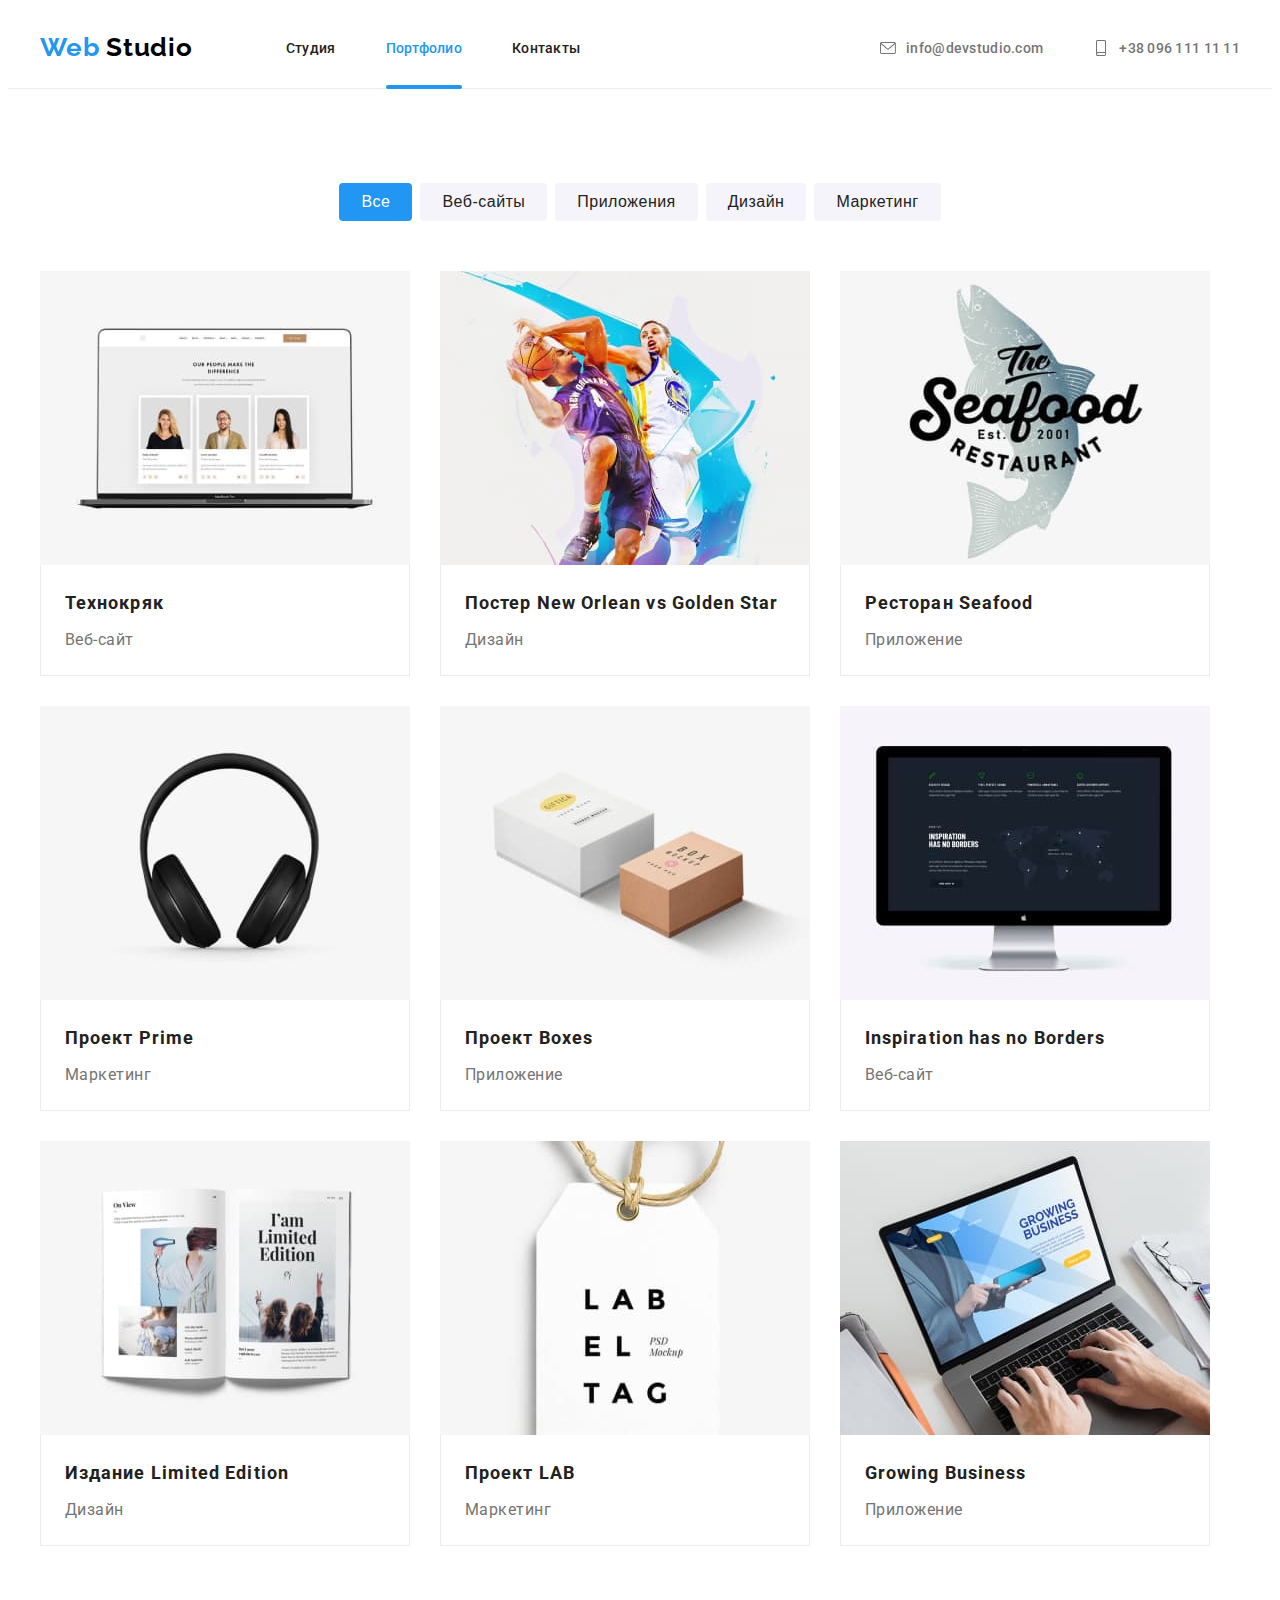
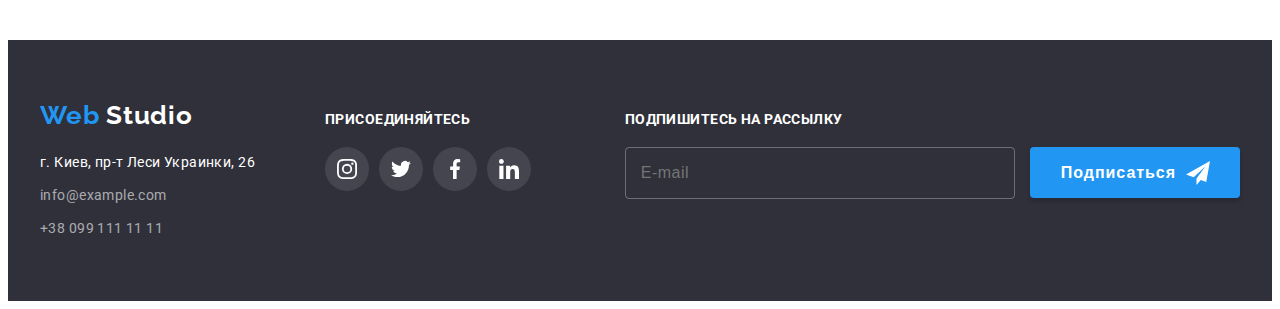
==== portfolio.html @ 8574497f "Copy dz6" ====
<!DOCTYPE html>
<html lang="ru">
  <head>
    <meta charset="UTF-8" />
    <meta http-equiv="X-UA-Compatible" content="IE=edge" />
    <meta name="viewport" content="width=device-width, initial-scale=1.0" />
    <title>WebStudio</title>
    <link
      rel="stylesheet"
      href="https://cdnjs.cloudflare.com/ajax/libs/modern-normalize/1.0.0/modern-normalize.min.css"
      integrity="sha512-ISS7cAi1PEhQ8jnbJpJZMd29NlhNj4AWYyLOSp2CE/CsHxTCu+r+t0D2yoJudVrd0/8fTVPUVDzY5Tvli75u/g=="
      crossorigin="anonymous"
    />
    <link rel="stylesheet" href="./css/style.css" />
    <link rel="preconnect" href="https://fonts.googleapis.com" />
    <link rel="preconnect" href="https://fonts.gstatic.com" crossorigin />
    <link
      href="https://fonts.googleapis.com/css2?family=Raleway:wght@700&family=Roboto:wght@400;500;700;900&display=swap"
      rel="stylesheet"
    />
  </head>
  <body>
    <header>
      <div class="container container-nav">
        <a class="logo-header" href="./index.html">
          <span class="logo-color">Web</span>
          Studio
        </a>
        <!-- Menu -->
        <nav>
          <ul class="nav-table">
            <li class="table-item">
              <a class="table-link" href="./index.html">Студия</a>
            </li>
            <li class="table-item">
              <a class="table-link activ" href="./portfolio.html">Портфолио</a>
            </li>
            <li class="table-item">
              <a class="table-link" href="">Контакты</a>
            </li>
          </ul>
        </nav>
        <!-- Header-contacts -->
        <ul class="table-info">
          <li class="table-item">
            <a class="table-info-link" href="mailto:info@devstudio.com">
              <svg class="info-icon-mail" width="16" height="16">
                <use href="./images/icons.svg#icon-mail"></use>
              </svg>
              info@devstudio.com
            </a>
          </li>
          <li class="table-item">
            <a class="table-info-link" href="tel:+380961111111">
              <svg class="info-icon-smartphone" width="16" height="16">
                <use href="./images/icons.svg#icon-smartphone"></use>
              </svg>
              +38 096 111 11 11
            </a>
          </li>
        </ul>
      </div>
    </header>
    <main>
      <section class="section">
        <div class="container">
          <h1 class="visually-hidden">Технологии</h1>
          <!-- Filter-tehno -->
          <ul class="filter-table">
            <li class="filter-item">
              <button class="main-btm-content activ-btm" type="button">
                Все
              </button>
            </li>
            <li class="filter-item">
              <button class="main-btm-content" type="button">Веб-сайты</button>
            </li>
            <li class="filter-item">
              <button class="main-btm-content" type="button">Приложения</button>
            </li>
            <li class="filter-item">
              <button class="main-btm-content" type="button">Дизайн</button>
            </li>
            <li class="filter-item">
              <button class="main-btm-content" type="button">Маркетинг</button>
            </li>
          </ul>
          <!-- Tehno-card -->
          <ul class="tehno-table">
            <li class="tehno-item">
              <a class="tehno-link" href="">
                <div class="tehno-fon-card">
                  <img src="./images/img-group1.jpg" alt="photo" width="370" />
                  <p class="tehno-fon-text">
                    Ресурс предлагает комплексные предложения с разным уровнем
                    функционала и сервисов. Все это позволит посетителю получить
                    исчерпывающие сведения о компании или частном лице.
                  </p>
                </div>

                <div class="tehno-card">
                  <h3 class="tehno-title">Технокряк</h3>
                  <p class="tehno-text">Веб-сайт</p>
                </div>
              </a>
            </li>
            <li class="tehno-item">
              <a class="tehno-link" href="">
                <div class="tehno-fon-card">
                  <img src="./images/img-group2.jpg" alt="photo" width="370" />
                  <p class="tehno-fon-text">
                    Ресурс предлагает комплексные предложения с разным уровнем
                    функционала и сервисов. Все это позволит посетителю получить
                    исчерпывающие сведения о компании или частном лице.
                  </p>
                </div>
                <div class="tehno-card">
                  <h3 class="tehno-title">Постер New Orlean vs Golden Star</h3>
                  <p class="tehno-text">Дизайн</p>
                </div>
              </a>
            </li>
            <li class="tehno-item">
              <a class="tehno-link" href="">
                <div class="tehno-fon-card">
                  <img src="./images/img-group3.jpg" alt="photo" width="370" />
                  <p class="tehno-fon-text">
                    Ресурс предлагает комплексные предложения с разным уровнем
                    функционала и сервисов. Все это позволит посетителю получить
                    исчерпывающие сведения о компании или частном лице.
                  </p>
                </div>
                <div class="tehno-card">
                  <h3 class="tehno-title">Ресторан Seafood</h3>
                  <p class="tehno-text">Приложение</p>
                </div>
              </a>
            </li>
            <li class="tehno-item">
              <a class="tehno-link" href="">
                <div class="tehno-fon-card">
                  <img src="./images/img-group4.jpg" alt="photo" width="370" />
                  <p class="tehno-fon-text">
                    Ресурс предлагает комплексные предложения с разным уровнем
                    функционала и сервисов. Все это позволит посетителю получить
                    исчерпывающие сведения о компании или частном лице.
                  </p>
                </div>
                <div class="tehno-card">
                  <h3 class="tehno-title">Проект Prime</h3>
                  <p class="tehno-text">Маркетинг</p>
                </div>
              </a>
            </li>
            <li class="tehno-item">
              <a class="tehno-link" href="">
                <div class="tehno-fon-card">
                  <img src="./images/img-group5.jpg" alt="photo" width="370" />
                  <p class="tehno-fon-text">
                    Ресурс предлагает комплексные предложения с разным уровнем
                    функционала и сервисов. Все это позволит посетителю получить
                    исчерпывающие сведения о компании или частном лице.
                  </p>
                </div>
                <div class="tehno-card">
                  <h3 class="tehno-title">Проект Boxes</h3>
                  <p class="tehno-text">Приложение</p>
                </div>
              </a>
            </li>
            <li class="tehno-item">
              <a class="tehno-link" href="">
                <div class="tehno-fon-card">
                  <img src="./images/img-group6.jpg" alt="photo" width="370" />
                  <p class="tehno-fon-text">
                    Ресурс предлагает комплексные предложения с разным уровнем
                    функционала и сервисов. Все это позволит посетителю получить
                    исчерпывающие сведения о компании или частном лице.
                  </p>
                </div>
                <div class="tehno-card">
                  <h3 class="tehno-title">Inspiration has no Borders</h3>
                  <p class="tehno-text">Веб-сайт</p>
                </div>
              </a>
            </li>
            <li class="tehno-item">
              <a class="tehno-link" href="">
                <div class="tehno-fon-card">
                  <img src="./images/img-group7.jpg" alt="photo" width="370" />
                  <p class="tehno-fon-text">
                    Ресурс предлагает комплексные предложения с разным уровнем
                    функционала и сервисов. Все это позволит посетителю получить
                    исчерпывающие сведения о компании или частном лице.
                  </p>
                </div>
                <div class="tehno-card">
                  <h3 class="tehno-title">Издание Limited Edition</h3>
                  <p class="tehno-text">Дизайн</p>
                </div>
              </a>
            </li>
            <li class="tehno-item">
              <a class="tehno-link" href="">
                <div class="tehno-fon-card">
                  <img src="./images/img-group8.jpg" alt="photo" width="370" />
                  <p class="tehno-fon-text">
                    Ресурс предлагает комплексные предложения с разным уровнем
                    функционала и сервисов. Все это позволит посетителю получить
                    исчерпывающие сведения о компании или частном лице.
                  </p>
                </div>
                <div class="tehno-card">
                  <h3 class="tehno-title">Проект LAB</h3>
                  <p class="tehno-text">Маркетинг</p>
                </div>
              </a>
            </li>
            <li class="tehno-item">
              <a class="tehno-link" href="">
                <div class="tehno-fon-card">
                  <img src="./images/img-group9.jpg" alt="photo" width="370" />
                  <p class="tehno-fon-text">
                    Ресурс предлагает комплексные предложения с разным уровнем
                    функционала и сервисов. Все это позволит посетителю получить
                    исчерпывающие сведения о компании или частном лице.
                  </p>
                </div>
                <div class="tehno-card">
                  <h3 class="tehno-title">Growing Business</h3>
                  <p class="tehno-text">Приложение</p>
                </div>
              </a>
            </li>
          </ul>
        </div>
      </section>
    </main>
    <footer class="footer">
      <div class="footer-container container">
        <!-- Footer address -->
        <div>
          <a class="footer-logo" href="./index.html">
            <span class="footer-logo-color">Web</span>
            Studio
          </a>
          <address class="footer-address">
            <p class="footer-addres-text">г. Киев, пр-т Леси Украинки, 26</p>
            <ul>
              <li class="footer-table-item">
                <a class="footer-link" href="mailto:info@example.com">
                  info@example.com
                </a>
              </li>
              <li class="footer-table-item">
                <a class="footer-link" href="tel:+380991111111">
                  +38 099 111 11 11
                </a>
              </li>
            </ul>
          </address>
        </div>
        <!-- Network footer -->
        <div class="footer-section-icon">
          <h3 class="footer-title">Присоединяйтесь</h3>
          <ul class="footer-table-icon">
            <li class="footer-item-icon">
              <a class="footer-icon-link" href="">
                <svg class="footer-icon">
                  <use href="./images/icons.svg#icon-instagram"></use>
                </svg>
              </a>
            </li>
            <li class="footer-item-icon">
              <a class="footer-icon-link" href="">
                <svg class="footer-icon">
                  <use href="./images/icons.svg#icon-twitter"></use>
                </svg>
              </a>
            </li>
            <li class="footer-item-icon">
              <a class="footer-icon-link" href="">
                <svg class="footer-icon">
                  <use href="./images/icons.svg#icon-facebook"></use>
                </svg>
              </a>
            </li>
            <li class="footer-item-icon">
              <a class="footer-icon-link" href="">
                <svg class="footer-icon">
                  <use href="./images/icons.svg#icon-linkedin"></use>
                </svg>
              </a>
            </li>
          </ul>
        </div>
        <!-- Footer-form-index -->
        <form class="footer-form">
          <h3 class="footer-form-title">Подпишитесь на рассылку</h3>
          <input
            class="footer-email"
            type="email"
            name="email"
            placeholder="E-mail"
            required
          />

          <button class="form-btm-submit" type="submit">
            Подписаться
            <svg class="form-icon-send" width="24" height="24">
              <use href="./images/icons.svg#icon-icon-send"></use>
            </svg>
          </button>
        </form>
      </div>
    </footer>
  </body>
</html>
---- css/style.css ----
:root {
  --primary-text-color: #212121;
  --primary-whity-color: #ffffff;
  --accent-color: #2196f3;
  --link-color: #757575;
  --logo-color: #000000;
  --bgr-color: #2f303a;
  --secondary-bgr-color: #f5f4fa;
  --button-hover: #188ce8;
  --hero-border-color: #ececec;
  --color-icons: #afb1b8;
}

body {
  font-family: "Roboto", sans-serif;
  font-style: normal;
  font-size: 14px;
  background-color: var(--primary-whity-color);
  color: var(--primary-text-color);
}
img {
  display: block;
  max-width: 100%;
  height: auto;
}
h1,
h2,
h3,
h4,
h5,
h6,
p {
  font-size: inherit;
  font-weight: 400;
  margin: 0;
  padding: 0;
}
ul {
  list-style: none;
}
ul,
li {
  margin: 0;
  padding: 0;
}
header {
  border-bottom: 1px solid var(--hero-border-color);
}

header .activ {
  color: var(--accent-color);
}
input {
  padding: 0;
}

/* header страницы index и portfolio */
.container {
  max-width: 1200px;
  margin: 0 auto;
  padding-left: 15px;
  padding-right: 15px;
}
.section {
  padding-top: 94px;
  padding-bottom: 94px;
}
/* nav-menu */
.container-nav {
  display: flex;
}
.logo-header {
  font-family: "Raleway";
  font-weight: 700;
  font-size: 26px;
  line-height: 1.192;
  color: var(--logo-color);
  letter-spacing: 0.03em;
  text-decoration: none;
  padding-top: 24px;
  margin-right: 93px;
  padding-bottom: 25px;
}
.logo-color {
  color: var(--accent-color);
}
.nav-table {
  display: flex;
}
.table-item {
  margin-right: 50px;
}
.table-item:last-child {
  margin-right: 0;
}
.table-link {
  font-weight: 500;
  font-size: 14px;
  line-height: 1.142;
  letter-spacing: 0.02em;
  color: var(--primary-text-color);
  text-decoration: none;
  padding: 32px 0;
  display: block;
  position: relative;
  transition-property: color;
  transition-duration: 250ms;
  transition-timing-function: cubic-bezier(0.4, 0, 0.2, 1);
}

.table-link::after {
  content: "";
  display: block;
  height: 4px;
  width: 100%;
  background: #2196f3;
  border-radius: 2px;
  position: absolute;
  bottom: -1.5px;
  opacity: 0;
  transition-property: transform background opacity;
  transition-duration: 250ms;
  transition-timing-function: cubic-bezier(0.4, 0, 0.2, 1);
  transform: scaleX(0);
}
.table-link:hover::after,
.table-link:focus::after {
  opacity: 1;
  transform: scaleX(1);
}

header .activ::after {
  content: "";
  display: block;
  height: 4px;
  width: 100%;
  background: #2196f3;
  border-radius: 2px;
  position: absolute;
  bottom: -1.5px;
  transform: scale(1);
  opacity: 1;
}
.table-info {
  display: flex;
  margin-left: auto;
}

.table-info-link {
  display: flex;
  align-items: center;
  font-weight: 500;
  font-size: 14px;
  line-height: 16px;
  letter-spacing: 0.02em;
  color: var(--link-color);
  fill: var(--link-color);
  text-decoration: none;
  padding: 32px 0;
  transition-property: color, fill;
  transition-duration: 250ms;
  transition-timing-function: cubic-bezier(0.4, 0, 0.2, 1);
}
.info-icon-mail {
  margin-right: 10px;
}
.info-icon-smartphone {
  margin-right: 10px;
}

.table-link:hover,
.table-link:focus,
.table-info-link:hover,
.table-info-link:focus {
  color: var(--accent-color);
  fill: var(--accent-color);
}

/* hero*/
.hero {
  background-color: #c4c4c4;
  max-width: 1600px;
  height: 600px;
  margin-left: auto;
  margin-right: auto;
  background-image: linear-gradient(
      to right,
      rgba(47, 48, 58, 0.4),
      rgba(47, 48, 58, 0.4)
    ),
    url(../images/fon-img.jpeg);
  background-repeat: no-repeat;
  background-position: center;
  text-align: center;
  padding: 200px 0;
}
.main-title {
  font-weight: 900;
  font-size: 44px;
  line-height: 1.363;
  text-align: center;
  letter-spacing: 0.06em;
  text-transform: uppercase;
  color: var(--primary-whity-color);
}

.main-btm {
  background-color: var(--accent-color);
  font-weight: 700;
  font-size: 16px;
  line-height: 1.875;
  text-align: center;
  letter-spacing: 0.06em;
  color: var(--primary-whity-color);
  cursor: pointer;
  padding: 10px 32px;
  margin-top: 30px;
  border-radius: 4px;
  border-color: transparent;
  box-shadow: 0px 4px 4px rgba(0, 0, 0, 0.15);
  transition-property: background-color;
  transition-duration: 250ms;
  transition-timing-function: cubic-bezier(0.4, 0, 0.2, 1);
}
.main-btm:hover,
.main-btm:focus {
  background-color: var(--button-hover);
}
/* Benefits */
.visually-hidden {
  position: absolute;
  width: 1px;
  height: 1px;
  margin: -1px;
  border: 0;
  padding: 0;
  white-space: nowrap;
  clip-path: inset(100%);
  clip: rect(0 0 0 0);
  overflow: hidden;
}

.benefits-table {
  display: flex;
}
.benefits-item {
  max-width: 270px;
  margin-right: 30px;
}
.benefits-item:last-child {
  margin-right: 0;
}
.benefits-icon {
  display: flex;
  width: 270px;
  height: 120px;
  margin-bottom: 30px;
  background-color: var(--secondary-bgr-color);
  align-items: center;
  justify-content: center;
}
.icon-antenna {
  height: 70px;
  width: 70px;
}

.benefits-title {
  font-weight: 700;
  font-size: 14px;
  line-height: 1.142;
  letter-spacing: 0.03em;
  text-transform: uppercase;
  color: var(--primary-text-color);
}
.benefits-text {
  font-size: 14px;
  line-height: 1.714;
  letter-spacing: 0.03em;
  color: #757575;
  margin-top: 10px;
}

/* Work */
.work {
  padding-top: 0;
}
.work-title {
  font-weight: 700;
  font-size: 36px;
  line-height: 1.166;
  text-align: center;
  letter-spacing: 0.03em;
  margin-bottom: 50px;
}
.work-table {
  display: flex;
  flex-wrap: wrap;
  list-style: none;
  margin-top: -30px;
  margin-left: -30px;
}
.work-img {
  position: relative;
  margin-top: 30px;
  margin-left: 30px;
  flex-basis: calc(100% / 3- 30px);
}
.work-text {
  position: absolute;
  left: 0;
  bottom: 0;
  width: 100%;
  height: 70px;
  background: rgba(47, 48, 58, 0.8);

  display: flex;
  align-items: center;
  justify-content: center;

  text-transform: uppercase;
  font-weight: 700;
  font-size: 14px;
  line-height: 1.142;
  text-align: center;
  letter-spacing: 0.03em;
  color: #ffffff;
}
/* Treiner */
.trainer {
  background-color: var(--secondary-bgr-color);
}
.trainer-subtitle,
.companies-title {
  font-weight: 700;
  font-size: 36px;
  line-height: 1.166;
  text-align: center;
  letter-spacing: 0.03em;
}
.trainer-table {
  margin-top: 50px;
  display: flex;
  flex-wrap: wrap;
  margin-right: -30px;
}
.trainer-item {
  background-color: var(--primary-whity-color);
  max-width: 270px;
  box-shadow: 0px 1px 3px rgba(0, 0, 0, 0.12), 0px 1px 1px rgba(0, 0, 0, 0.14),
    0px 2px 1px rgba(0, 0, 0, 0.2);
  border-radius: 0px 0px 4px 4px;
  flex-basis: (100 / 4 - 30px);
  margin-right: 30px;
}

.tehno-card-trainer {
  padding: 30px 32px;
}
.trainer-title {
  font-weight: 500;
  font-size: 16px;
  line-height: 1.187;
  text-align: center;
  letter-spacing: 0.03em;
  color: var(--primary-text-color);
}
.trainer-text {
  font-size: 16px;
  line-height: 1.187;
  text-align: center;
  letter-spacing: 0.03em;
  color: var(--link-color);
  margin-top: 10px;
}
.trainer-table-icon {
  display: flex;
  margin-top: 16px;
}
.trainer-item-icon {
  margin-right: 10px;
}
.trainer-item-icon:last-child {
  margin-right: 0;
}

.trainer-icon-link {
  display: flex;
  justify-content: center;
  align-items: center;
  width: 44px;
  height: 44px;
  fill: var(--color-icons);
  margin-right: 10px;
  border-radius: 50%;
  transition-property: background-color, fill;
  transition-duration: 250ms;
  transition-timing-function: cubic-bezier(0.4, 0, 0.2, 1);
}
.trainer-icon-link:last-child {
  margin-right: 0;
}
.trainer-icon-link:hover,
.trainer-icon-link:focus {
  background-color: var(--accent-color);
  fill: var(--primary-whity-color);
}
.trainer-icon {
  width: 20px;
  height: 20px;
}

/* ------ main страницы portfolio -----*/
/* ------- Filter-tehno ------ */
.filter-table {
  display: flex;
  justify-content: center;
  margin-bottom: 50px;
}
.filter-item {
  margin-left: 8px;
}
.filter-item:first-child {
  margin-left: 0;
}

.main-btm-content {
  background-color: #f5f4fa;
  font-weight: 500;
  font-size: 16px;
  line-height: 1.625;
  text-align: center;
  letter-spacing: 0.03em;
  color: var(--primary-text-color);
  padding: 6px 22px;
  border-radius: 4px;
  border: none;
  cursor: pointer;
  transition-property: background-color, color, box-shadow;
  transition-duration: 250ms;
  transition-timing-function: cubic-bezier(0.4, 0, 0.2, 1);
}
.main-btm-content:hover,
.main-btm-content:focus {
  background-color: var(--accent-color);
  color: var(--primary-whity-color);
  box-shadow: 0px 3px 1px rgba(0, 0, 0, 0.1), 0px 1px 2px rgba(0, 0, 0, 0.08),
    0px 2px 2px rgba(0, 0, 0, 0.12);
}
.activ-btm {
  background-color: var(--accent-color);
  color: var(--primary-whity-color);
}

/* ----Tehno-card----- */
.tehno-table {
  display: flex;
  flex-wrap: wrap;
  margin-top: -30px;
  margin-left: -30px;
}
.tehno-item {
  max-width: 370px;
  margin-top: 30px;
  margin-left: 30px;
  flex-basis: calc(100% / - 30px);
}

.tehno-link {
  display: block;
  text-decoration: none;
  transition-property: box-shadow;
  transition-duration: 250ms;
  transition-timing-function: cubic-bezier(0.4, 0, 0.2, 1);
}
.tehno-link:hover,
.tehno-link:focus {
  box-shadow: 0px 1px 1px rgba(0, 0, 0, 0.12), 0px 4px 4px rgba(0, 0, 0, 0.06),
    1px 4px 6px rgba(0, 0, 0, 0.16);
}
.tehno-fon-card {
  position: relative;
  overflow: hidden;
}
.tehno-fon-text {
  position: absolute;
  top: 0;
  left: 0;
  max-width: 100%;
  font-weight: 400;
  font-size: 18px;
  line-height: 1.56;
  letter-spacing: 0.03em;
  color: #ffffff;
  background: rgba(33, 150, 243, 0.9);
  padding: 63px 24px;
  opacity: 0;
  transition-property: transform, opacity;
  transform: translateY(100%);
  transition-duration: 250ms;
  transition-timing-function: cubic-bezier(0.4, 0, 0.2, 1);
}
.tehno-link:hover .tehno-fon-text,
.tehno-link:focus .tehno-fon-text {
  opacity: 1;
  transform: translateY(0);
}
.tehno-card {
  padding: 20px 24px;
  border-right: 1px solid var(--hero-border-color);
  border-bottom: 1px solid var(--hero-border-color);
  border-left: 1px solid var(--hero-border-color);
}
.tehno-title {
  margin: 0;
  padding: 0;
  font-weight: 700;
  font-size: 18px;
  line-height: 36px;
  letter-spacing: 0.06em;
  color: var(--primary-text-color);
  margin-bottom: 4px;
}
.tehno-text {
  font-size: 16px;
  line-height: 30px;
  letter-spacing: 0.03em;
  color: var(--link-color);
}
/* -----Companies---- */
.companies-table {
  display: flex;
  margin-top: 50px;
}

.companies-icon {
  width: 106px;
  height: 70px;
}
.companies-item {
  width: 170px;
  height: 92px;
}
.companies-item:not(:last-child) {
  margin-right: 30px;
}
.companies-link {
  display: flex;
  justify-content: center;
  align-items: center;
  width: 100%;
  height: 100%;
  border: 1px solid var(--color-icons);
  fill: var(--color-icons);
  border-radius: 4px;
  transition-property: border-color, fill;
  transition-duration: 250ms;
  transition-timing-function: cubic-bezier(0.4, 0, 0.2, 1);
}
.companies-link:hover,
.companies-link:focus {
  border-color: var(--accent-color);
  fill: var(--accent-color);
}

/* footer страницы index и portfolio */

.footer {
  background-color: var(--bgr-color);
  padding-top: 60px;
  padding-bottom: 60px;
}
.footer-container {
  display: flex;
  align-items: baseline;
}
/* Footer address */
.footer-logo {
  font-family: "Raleway";
  font-weight: 700;
  font-size: 26px;
  line-height: 1.192;
  letter-spacing: 0.03em;
  color: var(--primary-whity-color);
  text-decoration: none;
  display: block;
  margin-bottom: 20px;
}
.footer-logo-color {
  color: var(--accent-color);
}
.footer-address {
  font-style: normal;
}
.footer-addres-text {
  font-size: 14px;
  line-height: 1.714;
  letter-spacing: 0.03em;
  color: var(--primary-whity-color);
  margin-bottom: 9px;
}

.footer-table-item:last-child {
  margin-top: 9px;
}
.footer-section-icon {
  margin-left: 70px;
}
.footer-title {
  font-weight: 700;
  line-height: 1.142;
  letter-spacing: 0.03em;
  text-transform: uppercase;
  color: var(--primary-whity-color);
  margin-bottom: 20px;
}

.footer-link {
  font-size: 14px;
  line-height: 1.714;
  letter-spacing: 0.03em;
  color: rgba(255, 255, 255, 0.6);
  text-decoration: none;
  transition-property: color;
  transition-duration: 250ms;
  transition-timing-function: cubic-bezier(0.4, 0, 0.2, 1);
}
.footer-link:hover,
.footer-link:focus {
  color: rgba(255, 255, 255, 0.9);
}

/* Network footer */
.footer-table-icon {
  display: flex;
}

.footer-item-icon {
  margin-right: 10px;
}
.footer-item-icon:last-child {
  margin-right: 0;
}

.footer-icon-link {
  display: flex;
  justify-content: center;
  align-items: center;
  width: 44px;
  height: 44px;
  fill: var(--primary-whity-color);
  background: rgba(255, 255, 255, 0.1);
  border-radius: 50%;
  transition-property: background-color;
  transition-duration: 250ms;
  transition-timing-function: cubic-bezier(0.4, 0, 0.2, 1);
}

.footer-icon-link:hover,
.footer-icon-link:focus {
  background-color: var(--accent-color);
}

.footer-icon {
  width: 20px;
  height: 20px;
}

/* ---Footer-form---- */
.footer-form {
  margin-left: auto;
}

.footer-form-title {
  font-weight: 700;
  line-height: 1.142;
  letter-spacing: 0.03em;
  text-transform: uppercase;
  color: var(--primary-whity-color);
  margin-bottom: 20px;
}
.footer-email {
  border: 1px solid rgba(255, 255, 255, 0.3);
  font-size: 16px;
  line-height: 1.25;

  align-items: center;
  letter-spacing: 0.03em;
  color: rgba(255, 255, 255, 0.6);
  background-color: transparent;
  padding-right: 15px;
  padding-left: 15px;
  border-radius: 4px;
  width: 358px;
  min-height: 50px;
  margin-right: 12px;
}

.form-btm-submit {
  display: inline-flex;
  align-items: center;
  background-color: var(--accent-color);
  font-weight: 700;
  font-size: 16px;
  line-height: 1.714;
  text-align: center;
  letter-spacing: 0.06em;
  color: var(--primary-whity-color);
  cursor: pointer;
  padding: 10px 28px 10px 29px;
  border-radius: 4px;
  border-color: transparent;
  box-shadow: 0px 4px 4px rgba(0, 0, 0, 0.15);
  transition-property: background-color;
  transition-duration: 250ms;
  transition-timing-function: cubic-bezier(0.4, 0, 0.2, 1);
}
.form-btm-submit:hover,
.form-btm-submit:focus {
  background-color: var(--button-hover);
}

.form-icon-send {
  margin-left: 10px;
}
/* ------backdrop------ */
.backdrop {
  position: fixed;
  top: 0px;
  left: 0px;
  width: 100%;
  height: 100%;
  background: rgba(0, 0, 0, 0.2);
  transition-property: opacity, visibility;
  transition-duration: 250ms;
  transition-timing-function: cubic-bezier(0.4, 0, 0.2, 1);
}
.backdrop.is-hidden {
  opacity: 0;
  pointer-events: none;
  visibility: hidden;
}
.modal {
  position: absolute;
  top: 50%;
  left: 50%;

  width: 528px;
  height: 581px;
  background: #ffffff;
  box-shadow: 0px 1px 3px rgba(0, 0, 0, 0.12), 0px 1px 1px rgba(0, 0, 0, 0.14),
    0px 2px 1px rgba(0, 0, 0, 0.2);
  border-radius: 4px;
  transform: translate(-50%, -50%) scale(1.1);
  transition: transform 250ms cubic-bezier(0.4, 0, 0.2, 1);
}
.backdrop.is-hidden .modal {
  transform: scale(1);
  transform: translate(-50%, -50%);
  transition: transform 250ms cubic-bezier(0.4, 0, 0.2, 1);
}

.backdrop-button {
  position: absolute;
  right: 8px;
  top: 8px;
  display: flex;
  justify-content: center;
  align-items: center;
  padding: 0;
  width: 30px;
  height: 30px;
  border-radius: 50%;
  background: #ffffff;
  border: 1px solid rgba(0, 0, 0, 0.1);
  cursor: pointer;
  transition: fill 250ms cubic-bezier(0.4, 0, 0.2, 1);
}
.backdrop-icon {
  width: 18px;
  height: 18px;
}
.backdrop-button:hover,
.backdrop-button:focus {
  fill: var(--accent-color);
}

.backdrop-form {
  padding: 40px;
  display: flex;
  flex-direction: column;
}
.backdrop-title {
  font-weight: 700;
  font-size: 20px;
  line-height: 1.15;
  text-align: center;
  letter-spacing: 0.03em;
  color: var(--primary-text-color);
  margin-bottom: 12px;
}
.backdrop-label {
  position: relative;

  display: flex;
  flex-direction: column;
  margin-bottom: 10px;
}
.backdrop-label-text {
  font-weight: 400;
  font-size: 12px;
  line-height: 1.16;
  letter-spacing: 0.01em;
  color: var(--link-color);
  margin-bottom: 4px;
}

.form-input {
  height: 40px;
  border: 1px solid rgba(33, 33, 33, 0.2);
  box-sizing: border-box;
  border-radius: 4px;
  font-size: 16px;
  padding-left: 42px;
  transition: border-color 250ms cubic-bezier(0.4, 0, 0.2, 1);
}

.form-input:focus,
.textarea:focus {
  border-color: var(--accent-color);
  outline: none;
}

.form-icon {
  position: absolute;
  top: 50%;
  left: 12px;

  transition: fill 250ms cubic-bezier(0.4, 0, 0.2, 1);
}
.form-input:focus + .form-icon {
  fill: var(--accent-color);
}

.backdrop-textarea {
  display: flex;
  flex-direction: column;
  margin-bottom: 20px;
}
.textarea {
  resize: none;
  padding: 16px;
  width: 100%;
  height: 120px;

  border: 1px solid rgba(33, 33, 33, 0.2);
  box-sizing: border-box;
  border-radius: 4px;
}
.textarea::placeholder {
  font-family: "Roboto";
  font-style: normal;
  font-weight: 400;
  font-size: 14px;
  line-height: 16px;
  letter-spacing: 0.01em;

  color: rgba(117, 117, 117, 0.5);
}

.backdrop-chackbox {
  display: flex;
  justify-content: center;
  align-items: baseline;

  margin-bottom: 30px;
  font-family: "Roboto";
  font-style: normal;
  font-weight: 400;
  font-size: 14px;
  line-height: 1.714;

  letter-spacing: 0.03em;

  color: #757575;
}

.checkbox {
  position: absolute;
  width: 1px;
  height: 1px;
  margin: -1px;
  border: 0;
  padding: 0;
  white-space: nowrap;
  clip-path: inset(100%);
  clip: rect(0 0 0 0);
  overflow: hidden;
}

.checkbox-icon {
  position: relative;
  top: 2px;
  display: inline-block;
  width: 16px;
  height: 15px;
  margin-right: 8px;
  border-radius: 2px;
  background-image: url(../images/icon-no-check.svg);
  transition: background-image 250ms cubic-bezier(0.4, 0, 0.2, 1);
}
.checkbox:focus-visible + .checkbox-icon {
  outline: 2px solid rgb(48, 92, 201);
  outline-offset: 1px;
}
.checkbox:checked + .checkbox-icon {
  background-image: url(../images/icon-check.svg);
 
}



.backdrop-link {
  font-weight: 400;
  font-size: 14px;
  line-height: 1.714;
  letter-spacing: 0.03em;
  text-decoration-line: underline;
  color: #2196f3;
  margin-left: 5px;
}

.backdrop-btm {
  padding: 10px 55px;
  background-color: var(--accent-color);
  font-weight: 700;
  font-size: 16px;
  line-height: 1.88;
  text-align: center;
  letter-spacing: 0.06em;
  color: var(--primary-whity-color);
  border-radius: 4px;
  border-color: transparent;
  box-shadow: 0px 4px 4px rgba(0, 0, 0, 0.15);
  transition-property: background-color;
  transition-duration: 250ms;
  transition-timing-function: cubic-bezier(0.4, 0, 0.2, 1);
  cursor: pointer;
}
.backdrop-btm:hover,
.backdrop-btm:focus {
  background-color: var(--button-hover);
}
.backdrop-container-btm {
  display: flex;
  justify-content: center;
}
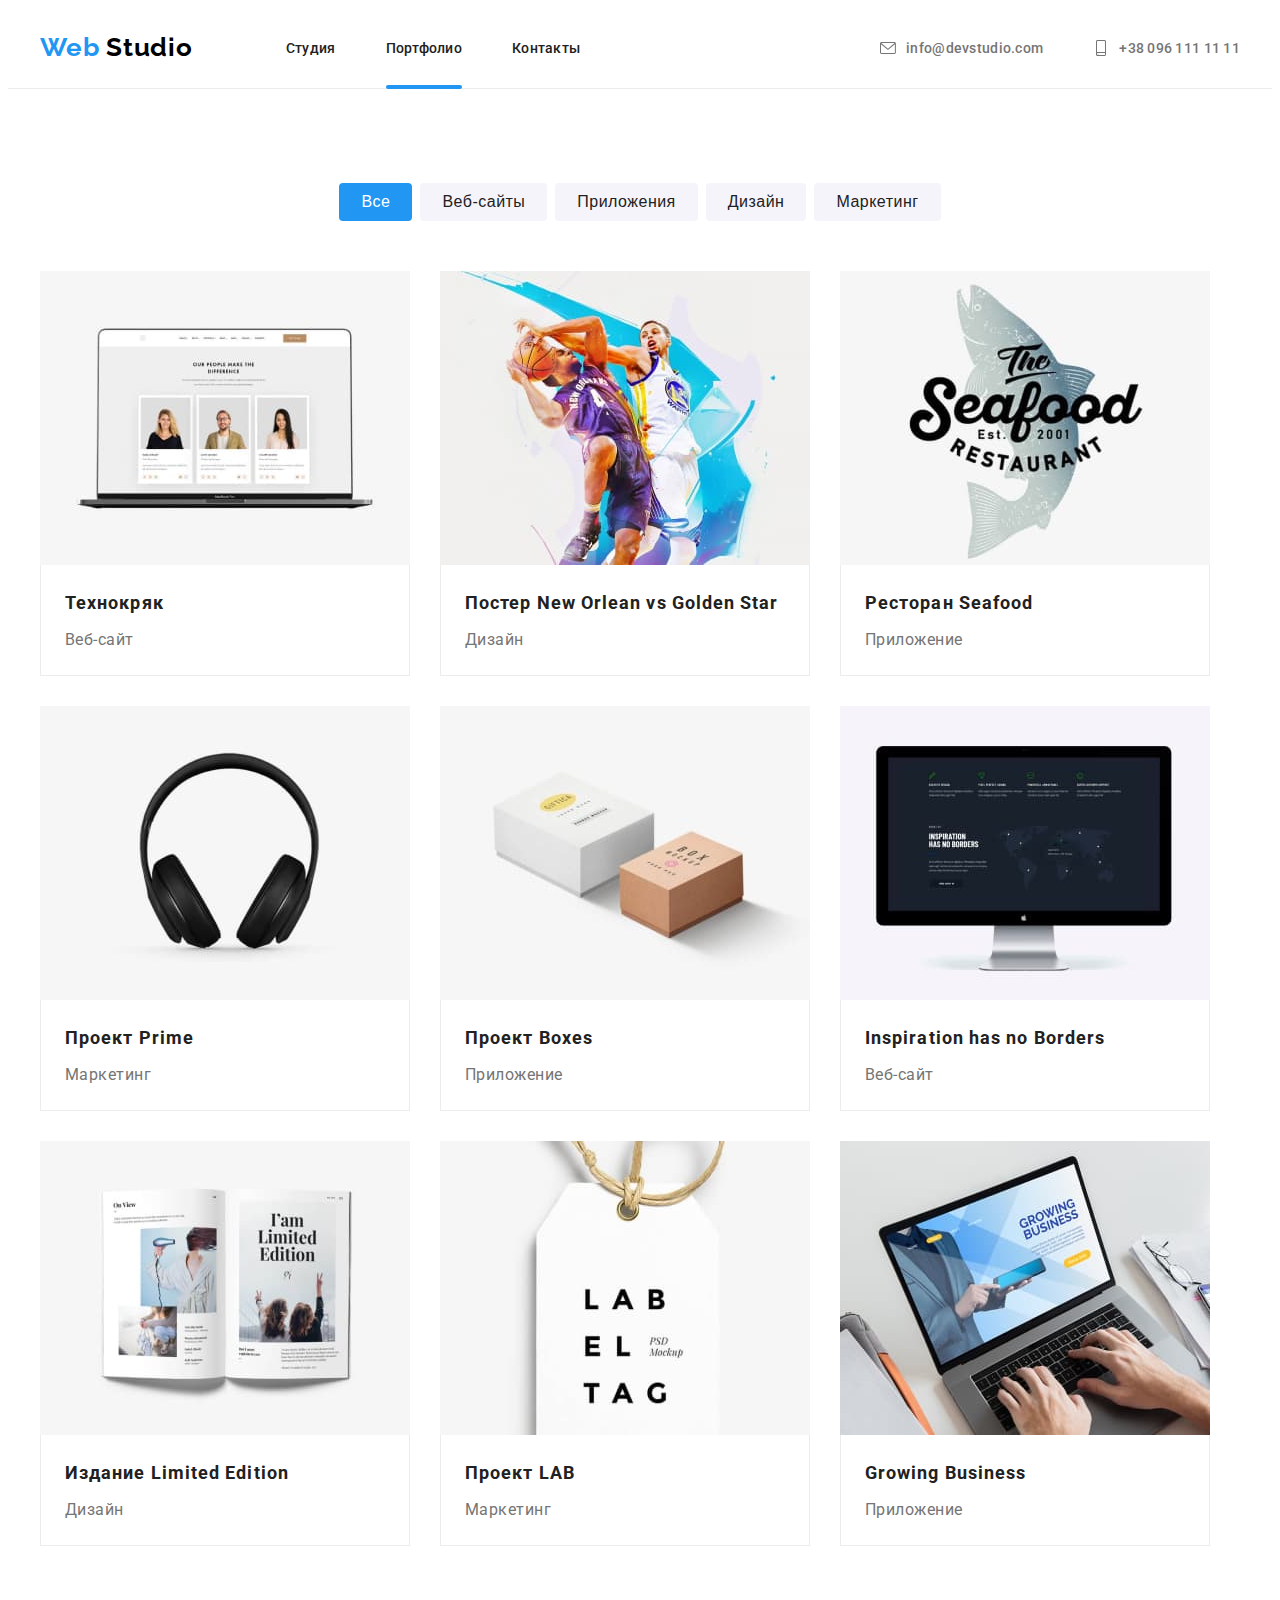
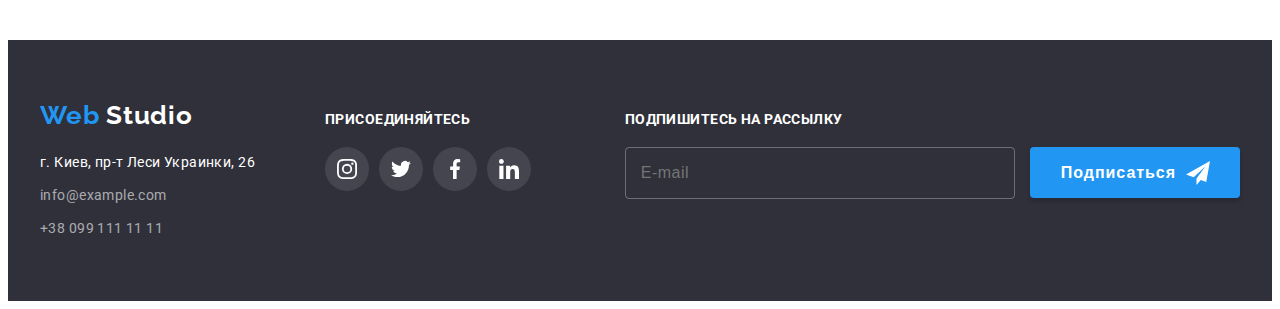
==== commit b610aee6: "BEM" ====
--- a/portfolio.html
+++ b/portfolio.html
@@ -20,39 +20,39 @@
     />
   </head>
   <body>
-    <header>
+ <header>
       <div class="container container-nav">
         <a class="logo-header" href="./index.html">
-          <span class="logo-color">Web</span>
+          <span class="logo-header__color">Web</span>
           Studio
         </a>
         <!-- Menu -->
         <nav>
           <ul class="nav-table">
-            <li class="table-item">
-              <a class="table-link" href="./index.html">Студия</a>
-            </li>
-            <li class="table-item">
-              <a class="table-link activ" href="./portfolio.html">Портфолио</a>
-            </li>
-            <li class="table-item">
-              <a class="table-link" href="">Контакты</a>
+            <li class="nav-table__item">
+              <a class="nav-table__link " href="./index.html">Студия</a>
+            </li>
+            <li class="nav-table__item">
+              <a class="nav-table__link nav-table__link--activ" href="./portfolio.html">Портфолио</a>
+            </li>
+            <li class="nav-table__item">
+              <a class="nav-table__link" href="">Контакты</a>
             </li>
           </ul>
         </nav>
         <!-- Header-contacts -->
         <ul class="table-info">
-          <li class="table-item">
-            <a class="table-info-link" href="mailto:info@devstudio.com">
-              <svg class="info-icon-mail" width="16" height="16">
+          <li class="table-info__item">
+            <a class="table-info__link" href="mailto:info@devstudio.com">
+              <svg class="table-info__icon" width="16" height="16">
                 <use href="./images/icons.svg#icon-mail"></use>
               </svg>
               info@devstudio.com
             </a>
-          </li>
-          <li class="table-item">
-            <a class="table-info-link" href="tel:+380961111111">
-              <svg class="info-icon-smartphone" width="16" height="16">
+          </li class="table-info__item">
+          <li>
+            <a class="table-info__link" href="tel:+380961111111">
+              <svg class="table-info__icon" width="16" height="16">
                 <use href="./images/icons.svg#icon-smartphone"></use>
               </svg>
               +38 096 111 11 11
@@ -63,172 +63,172 @@
     </header>
     <main>
       <section class="section">
-        <div class="container">
+        <div class="filter container">
           <h1 class="visually-hidden">Технологии</h1>
           <!-- Filter-tehno -->
-          <ul class="filter-table">
-            <li class="filter-item">
-              <button class="main-btm-content activ-btm" type="button">
+          <ul class="filter__table">
+            <li class="filter__item">
+              <button class="filter-btm filter__btm--activ" type="button">
                 Все
               </button>
             </li>
-            <li class="filter-item">
-              <button class="main-btm-content" type="button">Веб-сайты</button>
-            </li>
-            <li class="filter-item">
-              <button class="main-btm-content" type="button">Приложения</button>
-            </li>
-            <li class="filter-item">
-              <button class="main-btm-content" type="button">Дизайн</button>
-            </li>
-            <li class="filter-item">
-              <button class="main-btm-content" type="button">Маркетинг</button>
+            <li class="filter__item">
+              <button class="filter-btm" type="button">Веб-сайты</button>
+            </li>
+            <li class="filter__item">
+              <button class="filter-btm" type="button">Приложения</button>
+            </li>
+            <li class="filter__item">
+              <button class="filter-btm" type="button">Дизайн</button>
+            </li>
+            <li class="filter__item">
+              <button class="filter-btm" type="button">Маркетинг</button>
             </li>
           </ul>
           <!-- Tehno-card -->
-          <ul class="tehno-table">
-            <li class="tehno-item">
-              <a class="tehno-link" href="">
-                <div class="tehno-fon-card">
+          <ul class="tehno">
+            <li class="tehno__item">
+              <a class="tehno__link" href="">
+                <div class="tehno__fon--card">
                   <img src="./images/img-group1.jpg" alt="photo" width="370" />
-                  <p class="tehno-fon-text">
+                  <p class="tehno__fon--text">
                     Ресурс предлагает комплексные предложения с разным уровнем
                     функционала и сервисов. Все это позволит посетителю получить
                     исчерпывающие сведения о компании или частном лице.
                   </p>
                 </div>
 
-                <div class="tehno-card">
-                  <h3 class="tehno-title">Технокряк</h3>
-                  <p class="tehno-text">Веб-сайт</p>
-                </div>
-              </a>
-            </li>
-            <li class="tehno-item">
-              <a class="tehno-link" href="">
-                <div class="tehno-fon-card">
+                <div class="tehno__card">
+                  <h3 class="tehno__title">Технокряк</h3>
+                  <p class="tehno__text">Веб-сайт</p>
+                </div>
+              </a>
+            </li>
+            <li class="tehno__item">
+              <a class="tehno__link" href="">
+                <div class="tehno__fon--card">
                   <img src="./images/img-group2.jpg" alt="photo" width="370" />
-                  <p class="tehno-fon-text">
-                    Ресурс предлагает комплексные предложения с разным уровнем
-                    функционала и сервисов. Все это позволит посетителю получить
-                    исчерпывающие сведения о компании или частном лице.
-                  </p>
-                </div>
-                <div class="tehno-card">
-                  <h3 class="tehno-title">Постер New Orlean vs Golden Star</h3>
-                  <p class="tehno-text">Дизайн</p>
-                </div>
-              </a>
-            </li>
-            <li class="tehno-item">
-              <a class="tehno-link" href="">
-                <div class="tehno-fon-card">
+                  <p class="tehno__fon--text">
+                    Ресурс предлагает комплексные предложения с разным уровнем
+                    функционала и сервисов. Все это позволит посетителю получить
+                    исчерпывающие сведения о компании или частном лице.
+                  </p>
+                </div>
+                <div class="tehno__card">
+                  <h3 class="tehno__title">Постер New Orlean vs Golden Star</h3>
+                  <p class="tehno__text">Дизайн</p>
+                </div>
+              </a>
+            </li>
+            <li class="tehno__item">
+              <a class="tehno__link" href="">
+                <div class="tehno__fon--card">
                   <img src="./images/img-group3.jpg" alt="photo" width="370" />
-                  <p class="tehno-fon-text">
-                    Ресурс предлагает комплексные предложения с разным уровнем
-                    функционала и сервисов. Все это позволит посетителю получить
-                    исчерпывающие сведения о компании или частном лице.
-                  </p>
-                </div>
-                <div class="tehno-card">
-                  <h3 class="tehno-title">Ресторан Seafood</h3>
-                  <p class="tehno-text">Приложение</p>
-                </div>
-              </a>
-            </li>
-            <li class="tehno-item">
-              <a class="tehno-link" href="">
-                <div class="tehno-fon-card">
+                  <p class="tehno__fon--text">
+                    Ресурс предлагает комплексные предложения с разным уровнем
+                    функционала и сервисов. Все это позволит посетителю получить
+                    исчерпывающие сведения о компании или частном лице.
+                  </p>
+                </div>
+                <div class="tehno__card">
+                  <h3 class="tehno__title">Ресторан Seafood</h3>
+                  <p class="tehno__text">Приложение</p>
+                </div>
+              </a>
+            </li>
+            <li class="tehno__item">
+              <a class="tehno__link" href="">
+                <div class="tehno__fon--card">
                   <img src="./images/img-group4.jpg" alt="photo" width="370" />
-                  <p class="tehno-fon-text">
-                    Ресурс предлагает комплексные предложения с разным уровнем
-                    функционала и сервисов. Все это позволит посетителю получить
-                    исчерпывающие сведения о компании или частном лице.
-                  </p>
-                </div>
-                <div class="tehno-card">
-                  <h3 class="tehno-title">Проект Prime</h3>
-                  <p class="tehno-text">Маркетинг</p>
-                </div>
-              </a>
-            </li>
-            <li class="tehno-item">
-              <a class="tehno-link" href="">
-                <div class="tehno-fon-card">
+                  <p class="tehno__fon--text">
+                    Ресурс предлагает комплексные предложения с разным уровнем
+                    функционала и сервисов. Все это позволит посетителю получить
+                    исчерпывающие сведения о компании или частном лице.
+                  </p>
+                </div>
+                <div class="tehno__card">
+                  <h3 class="tehno__title">Проект Prime</h3>
+                  <p class="tehno__text">Маркетинг</p>
+                </div>
+              </a>
+            </li>
+            <li class="tehno__item">
+              <a class="tehno__link" href="">
+                <div class="tehno__fon--card">
                   <img src="./images/img-group5.jpg" alt="photo" width="370" />
-                  <p class="tehno-fon-text">
-                    Ресурс предлагает комплексные предложения с разным уровнем
-                    функционала и сервисов. Все это позволит посетителю получить
-                    исчерпывающие сведения о компании или частном лице.
-                  </p>
-                </div>
-                <div class="tehno-card">
-                  <h3 class="tehno-title">Проект Boxes</h3>
-                  <p class="tehno-text">Приложение</p>
-                </div>
-              </a>
-            </li>
-            <li class="tehno-item">
-              <a class="tehno-link" href="">
-                <div class="tehno-fon-card">
+                  <p class="tehno__fon--text">
+                    Ресурс предлагает комплексные предложения с разным уровнем
+                    функционала и сервисов. Все это позволит посетителю получить
+                    исчерпывающие сведения о компании или частном лице.
+                  </p>
+                </div>
+                <div class="tehno__card">
+                  <h3 class="tehno__title">Проект Boxes</h3>
+                  <p class="tehno__text">Приложение</p>
+                </div>
+              </a>
+            </li>
+            <li class="tehno__item">
+              <a class="tehno__link" href="">
+                <div class="tehno__fon--card">
                   <img src="./images/img-group6.jpg" alt="photo" width="370" />
-                  <p class="tehno-fon-text">
-                    Ресурс предлагает комплексные предложения с разным уровнем
-                    функционала и сервисов. Все это позволит посетителю получить
-                    исчерпывающие сведения о компании или частном лице.
-                  </p>
-                </div>
-                <div class="tehno-card">
-                  <h3 class="tehno-title">Inspiration has no Borders</h3>
-                  <p class="tehno-text">Веб-сайт</p>
-                </div>
-              </a>
-            </li>
-            <li class="tehno-item">
-              <a class="tehno-link" href="">
-                <div class="tehno-fon-card">
+                  <p class="tehno__fon--text">
+                    Ресурс предлагает комплексные предложения с разным уровнем
+                    функционала и сервисов. Все это позволит посетителю получить
+                    исчерпывающие сведения о компании или частном лице.
+                  </p>
+                </div>
+                <div class="tehno__card">
+                  <h3 class="tehno__title">Inspiration has no Borders</h3>
+                  <p class="tehno__text">Веб-сайт</p>
+                </div>
+              </a>
+            </li>
+            <li class="tehno__item">
+              <a class="tehno__link" href="">
+                <div class="tehno__fon--card">
                   <img src="./images/img-group7.jpg" alt="photo" width="370" />
-                  <p class="tehno-fon-text">
-                    Ресурс предлагает комплексные предложения с разным уровнем
-                    функционала и сервисов. Все это позволит посетителю получить
-                    исчерпывающие сведения о компании или частном лице.
-                  </p>
-                </div>
-                <div class="tehno-card">
-                  <h3 class="tehno-title">Издание Limited Edition</h3>
-                  <p class="tehno-text">Дизайн</p>
-                </div>
-              </a>
-            </li>
-            <li class="tehno-item">
-              <a class="tehno-link" href="">
-                <div class="tehno-fon-card">
+                  <p class="tehno__fon--text">
+                    Ресурс предлагает комплексные предложения с разным уровнем
+                    функционала и сервисов. Все это позволит посетителю получить
+                    исчерпывающие сведения о компании или частном лице.
+                  </p>
+                </div>
+                <div class="tehno__card">
+                  <h3 class="tehno__title">Издание Limited Edition</h3>
+                  <p class="tehno__text">Дизайн</p>
+                </div>
+              </a>
+            </li>
+            <li class="tehno__item">
+              <a class="tehno__link" href="">
+                <div class="tehno__fon--card">
                   <img src="./images/img-group8.jpg" alt="photo" width="370" />
-                  <p class="tehno-fon-text">
-                    Ресурс предлагает комплексные предложения с разным уровнем
-                    функционала и сервисов. Все это позволит посетителю получить
-                    исчерпывающие сведения о компании или частном лице.
-                  </p>
-                </div>
-                <div class="tehno-card">
-                  <h3 class="tehno-title">Проект LAB</h3>
-                  <p class="tehno-text">Маркетинг</p>
-                </div>
-              </a>
-            </li>
-            <li class="tehno-item">
-              <a class="tehno-link" href="">
-                <div class="tehno-fon-card">
+                  <p class="tehno__fon--text">
+                    Ресурс предлагает комплексные предложения с разным уровнем
+                    функционала и сервисов. Все это позволит посетителю получить
+                    исчерпывающие сведения о компании или частном лице.
+                  </p>
+                </div>
+                <div class="tehno__card">
+                  <h3 class="tehno__title">Проект LAB</h3>
+                  <p class="tehno__text">Маркетинг</p>
+                </div>
+              </a>
+            </li>
+            <li class="tehno__item">
+              <a class="tehno__link" href="">
+                <div class="tehno__fon--card">
                   <img src="./images/img-group9.jpg" alt="photo" width="370" />
-                  <p class="tehno-fon-text">
-                    Ресурс предлагает комплексные предложения с разным уровнем
-                    функционала и сервисов. Все это позволит посетителю получить
-                    исчерпывающие сведения о компании или частном лице.
-                  </p>
-                </div>
-                <div class="tehno-card">
-                  <h3 class="tehno-title">Growing Business</h3>
-                  <p class="tehno-text">Приложение</p>
+                  <p class="tehno__fon--text">
+                    Ресурс предлагает комплексные предложения с разным уровнем
+                    функционала и сервисов. Все это позволит посетителю получить
+                    исчерпывающие сведения о компании или частном лице.
+                  </p>
+                </div>
+                <div class="tehno__card">
+                  <h3 class="tehno__title">Growing Business</h3>
+                  <p class="tehno__text">Приложение</p>
                 </div>
               </a>
             </li>
@@ -236,24 +236,24 @@
         </div>
       </section>
     </main>
-    <footer class="footer">
-      <div class="footer-container container">
-        <!-- Footer address -->
+   <footer class="footer">
+      <!-- Footer address -->
+      <div class="footer__container container">
         <div>
-          <a class="footer-logo" href="./index.html">
-            <span class="footer-logo-color">Web</span>
+          <a class="footer__logo" href="./index.html">
+            <span class="footer__logo--color">Web</span>
             Studio
           </a>
-          <address class="footer-address">
-            <p class="footer-addres-text">г. Киев, пр-т Леси Украинки, 26</p>
+          <address class="footer__address">
+            <p class="footer__addres--text">г. Киев, пр-т Леси Украинки, 26</p>
             <ul>
-              <li class="footer-table-item">
-                <a class="footer-link" href="mailto:info@example.com">
+              <li class="footer__table--item">
+                <a class="footer__link" href="mailto:info@example.com">
                   info@example.com
                 </a>
               </li>
-              <li class="footer-table-item">
-                <a class="footer-link" href="tel:+380991111111">
+              <li class="footer__table--item">
+                <a class="footer__link" href="tel:+380991111111">
                   +38 099 111 11 11
                 </a>
               </li>
@@ -261,33 +261,33 @@
           </address>
         </div>
         <!-- Network footer -->
-        <div class="footer-section-icon">
-          <h3 class="footer-title">Присоединяйтесь</h3>
-          <ul class="footer-table-icon">
-            <li class="footer-item-icon">
-              <a class="footer-icon-link" href="">
-                <svg class="footer-icon">
+        <div class="network__section-icon">
+          <h3 class="network__title">Присоединяйтесь</h3>
+          <ul class="network__table">
+            <li class="network__item">
+              <a class="network__link" href="">
+                <svg class="network__icon">
                   <use href="./images/icons.svg#icon-instagram"></use>
                 </svg>
               </a>
             </li>
-            <li class="footer-item-icon">
-              <a class="footer-icon-link" href="">
-                <svg class="footer-icon">
+            <li class="network__item">
+              <a class="network__link" href="">
+                <svg class="network__icon">
                   <use href="./images/icons.svg#icon-twitter"></use>
                 </svg>
               </a>
             </li>
-            <li class="footer-item-icon">
-              <a class="footer-icon-link" href="">
-                <svg class="footer-icon">
+            <li class="network__item">
+              <a class="network__link" href="">
+                <svg class="network__icon">
                   <use href="./images/icons.svg#icon-facebook"></use>
                 </svg>
               </a>
             </li>
-            <li class="footer-item-icon">
-              <a class="footer-icon-link" href="">
-                <svg class="footer-icon">
+            <li class="network__item">
+              <a class="network__link" href="">
+                <svg class="network__icon">
                   <use href="./images/icons.svg#icon-linkedin"></use>
                 </svg>
               </a>
@@ -296,18 +296,18 @@
         </div>
         <!-- Footer-form-index -->
         <form class="footer-form">
-          <h3 class="footer-form-title">Подпишитесь на рассылку</h3>
+          <h3 class="footer-form__title">Подпишитесь на рассылку</h3>
           <input
-            class="footer-email"
+            class="footer-form__email"
             type="email"
             name="email"
             placeholder="E-mail"
             required
           />
 
-          <button class="form-btm-submit" type="submit">
+          <button class="footer-form__btm" type="submit">
             Подписаться
-            <svg class="form-icon-send" width="24" height="24">
+            <svg class="footer-form__icon" width="24" height="24">
               <use href="./images/icons.svg#icon-icon-send"></use>
             </svg>
           </button>
--- a/css/style.css
+++ b/css/style.css
@@ -81,19 +81,20 @@
   margin-right: 93px;
   padding-bottom: 25px;
 }
-.logo-color {
+.logo-header__color {
   color: var(--accent-color);
 }
+
 .nav-table {
   display: flex;
 }
-.table-item {
+.nav-table__item {
   margin-right: 50px;
 }
-.table-item:last-child {
+.nav-table__item:last-child {
   margin-right: 0;
 }
-.table-link {
+.nav-table__link {
   font-weight: 500;
   font-size: 14px;
   line-height: 1.142;
@@ -108,7 +109,13 @@
   transition-timing-function: cubic-bezier(0.4, 0, 0.2, 1);
 }
 
-.table-link::after {
+.nav-table__link:hover,
+.nav-table__link:focus {
+  color: var(--accent-color);
+  fill: var(--accent-color);
+}
+
+.nav-table__link::after {
   content: "";
   display: block;
   height: 4px;
@@ -123,13 +130,13 @@
   transition-timing-function: cubic-bezier(0.4, 0, 0.2, 1);
   transform: scaleX(0);
 }
-.table-link:hover::after,
-.table-link:focus::after {
+.nav-table__link:hover::after,
+.nav-table__link:focus::after {
   opacity: 1;
   transform: scaleX(1);
 }
 
-header .activ::after {
+.nav-table__link--activ::after {
   content: "";
   display: block;
   height: 4px;
@@ -146,7 +153,11 @@
   margin-left: auto;
 }
 
-.table-info-link {
+.table-info__item {
+  margin-right: 50px;
+}
+
+.table-info__link {
   display: flex;
   align-items: center;
   font-weight: 500;
@@ -161,17 +172,13 @@
   transition-duration: 250ms;
   transition-timing-function: cubic-bezier(0.4, 0, 0.2, 1);
 }
-.info-icon-mail {
+
+.table-info__icon {
   margin-right: 10px;
 }
-.info-icon-smartphone {
-  margin-right: 10px;
-}
-
-.table-link:hover,
-.table-link:focus,
-.table-info-link:hover,
-.table-info-link:focus {
+
+.table-info__link:hover,
+.table-info__link:focus {
   color: var(--accent-color);
   fill: var(--accent-color);
 }
@@ -194,7 +201,7 @@
   text-align: center;
   padding: 200px 0;
 }
-.main-title {
+.hero__title {
   font-weight: 900;
   font-size: 44px;
   line-height: 1.363;
@@ -204,7 +211,7 @@
   color: var(--primary-whity-color);
 }
 
-.main-btm {
+.hero__btm {
   background-color: var(--accent-color);
   font-weight: 700;
   font-size: 16px;
@@ -222,8 +229,8 @@
   transition-duration: 250ms;
   transition-timing-function: cubic-bezier(0.4, 0, 0.2, 1);
 }
-.main-btm:hover,
-.main-btm:focus {
+.hero-btm:hover,
+.hero-btm:focus {
   background-color: var(--button-hover);
 }
 /* Benefits */
@@ -240,17 +247,17 @@
   overflow: hidden;
 }
 
-.benefits-table {
-  display: flex;
-}
-.benefits-item {
+.benefits__table {
+  display: flex;
+}
+.benefits__item {
   max-width: 270px;
   margin-right: 30px;
 }
-.benefits-item:last-child {
+.benefits__item:last-child {
   margin-right: 0;
 }
-.benefits-icon {
+.benefits__icon {
   display: flex;
   width: 270px;
   height: 120px;
@@ -259,12 +266,12 @@
   align-items: center;
   justify-content: center;
 }
-.icon-antenna {
+.benefits__icon--svg {
   height: 70px;
   width: 70px;
 }
 
-.benefits-title {
+.benefits__title {
   font-weight: 700;
   font-size: 14px;
   line-height: 1.142;
@@ -272,7 +279,7 @@
   text-transform: uppercase;
   color: var(--primary-text-color);
 }
-.benefits-text {
+.benefits__text {
   font-size: 14px;
   line-height: 1.714;
   letter-spacing: 0.03em;
@@ -284,7 +291,7 @@
 .work {
   padding-top: 0;
 }
-.work-title {
+.work__title {
   font-weight: 700;
   font-size: 36px;
   line-height: 1.166;
@@ -292,20 +299,20 @@
   letter-spacing: 0.03em;
   margin-bottom: 50px;
 }
-.work-table {
+.work__table {
   display: flex;
   flex-wrap: wrap;
   list-style: none;
   margin-top: -30px;
   margin-left: -30px;
 }
-.work-img {
+.work__img {
   position: relative;
   margin-top: 30px;
   margin-left: 30px;
   flex-basis: calc(100% / 3- 30px);
 }
-.work-text {
+.work__text {
   position: absolute;
   left: 0;
   bottom: 0;
@@ -329,21 +336,20 @@
 .trainer {
   background-color: var(--secondary-bgr-color);
 }
-.trainer-subtitle,
-.companies-title {
+.trainer__subtitle {
   font-weight: 700;
   font-size: 36px;
   line-height: 1.166;
   text-align: center;
   letter-spacing: 0.03em;
 }
-.trainer-table {
+.trainer__table {
   margin-top: 50px;
   display: flex;
   flex-wrap: wrap;
   margin-right: -30px;
 }
-.trainer-item {
+.trainer__item {
   background-color: var(--primary-whity-color);
   max-width: 270px;
   box-shadow: 0px 1px 3px rgba(0, 0, 0, 0.12), 0px 1px 1px rgba(0, 0, 0, 0.14),
@@ -353,10 +359,10 @@
   margin-right: 30px;
 }
 
-.tehno-card-trainer {
+.trainer__tehno-card {
   padding: 30px 32px;
 }
-.trainer-title {
+.trainer__title {
   font-weight: 500;
   font-size: 16px;
   line-height: 1.187;
@@ -364,7 +370,7 @@
   letter-spacing: 0.03em;
   color: var(--primary-text-color);
 }
-.trainer-text {
+.trainer__text {
   font-size: 16px;
   line-height: 1.187;
   text-align: center;
@@ -372,18 +378,18 @@
   color: var(--link-color);
   margin-top: 10px;
 }
-.trainer-table-icon {
+.trainer__table--icon {
   display: flex;
   margin-top: 16px;
 }
-.trainer-item-icon {
+.trainer__item--icon {
   margin-right: 10px;
 }
-.trainer-item-icon:last-child {
+.trainer__item--icon:last-child {
   margin-right: 0;
 }
 
-.trainer-icon-link {
+.trainer__icon--link {
   display: flex;
   justify-content: center;
   align-items: center;
@@ -396,154 +402,44 @@
   transition-duration: 250ms;
   transition-timing-function: cubic-bezier(0.4, 0, 0.2, 1);
 }
-.trainer-icon-link:last-child {
+.trainer__icon--link:last-child {
   margin-right: 0;
 }
-.trainer-icon-link:hover,
-.trainer-icon-link:focus {
+.trainer__icon--link:hover,
+.trainer__icon--link:focus {
   background-color: var(--accent-color);
   fill: var(--primary-whity-color);
 }
-.trainer-icon {
+.trainer__icon {
   width: 20px;
   height: 20px;
 }
 
-/* ------ main страницы portfolio -----*/
-/* ------- Filter-tehno ------ */
-.filter-table {
-  display: flex;
-  justify-content: center;
-  margin-bottom: 50px;
-}
-.filter-item {
-  margin-left: 8px;
-}
-.filter-item:first-child {
-  margin-left: 0;
-}
-
-.main-btm-content {
-  background-color: #f5f4fa;
-  font-weight: 500;
-  font-size: 16px;
-  line-height: 1.625;
-  text-align: center;
-  letter-spacing: 0.03em;
-  color: var(--primary-text-color);
-  padding: 6px 22px;
-  border-radius: 4px;
-  border: none;
-  cursor: pointer;
-  transition-property: background-color, color, box-shadow;
-  transition-duration: 250ms;
-  transition-timing-function: cubic-bezier(0.4, 0, 0.2, 1);
-}
-.main-btm-content:hover,
-.main-btm-content:focus {
-  background-color: var(--accent-color);
-  color: var(--primary-whity-color);
-  box-shadow: 0px 3px 1px rgba(0, 0, 0, 0.1), 0px 1px 2px rgba(0, 0, 0, 0.08),
-    0px 2px 2px rgba(0, 0, 0, 0.12);
-}
-.activ-btm {
-  background-color: var(--accent-color);
-  color: var(--primary-whity-color);
-}
-
-/* ----Tehno-card----- */
-.tehno-table {
-  display: flex;
-  flex-wrap: wrap;
-  margin-top: -30px;
-  margin-left: -30px;
-}
-.tehno-item {
-  max-width: 370px;
-  margin-top: 30px;
-  margin-left: 30px;
-  flex-basis: calc(100% / - 30px);
-}
-
-.tehno-link {
-  display: block;
-  text-decoration: none;
-  transition-property: box-shadow;
-  transition-duration: 250ms;
-  transition-timing-function: cubic-bezier(0.4, 0, 0.2, 1);
-}
-.tehno-link:hover,
-.tehno-link:focus {
-  box-shadow: 0px 1px 1px rgba(0, 0, 0, 0.12), 0px 4px 4px rgba(0, 0, 0, 0.06),
-    1px 4px 6px rgba(0, 0, 0, 0.16);
-}
-.tehno-fon-card {
-  position: relative;
-  overflow: hidden;
-}
-.tehno-fon-text {
-  position: absolute;
-  top: 0;
-  left: 0;
-  max-width: 100%;
-  font-weight: 400;
-  font-size: 18px;
-  line-height: 1.56;
-  letter-spacing: 0.03em;
-  color: #ffffff;
-  background: rgba(33, 150, 243, 0.9);
-  padding: 63px 24px;
-  opacity: 0;
-  transition-property: transform, opacity;
-  transform: translateY(100%);
-  transition-duration: 250ms;
-  transition-timing-function: cubic-bezier(0.4, 0, 0.2, 1);
-}
-.tehno-link:hover .tehno-fon-text,
-.tehno-link:focus .tehno-fon-text {
-  opacity: 1;
-  transform: translateY(0);
-}
-.tehno-card {
-  padding: 20px 24px;
-  border-right: 1px solid var(--hero-border-color);
-  border-bottom: 1px solid var(--hero-border-color);
-  border-left: 1px solid var(--hero-border-color);
-}
-.tehno-title {
-  margin: 0;
-  padding: 0;
-  font-weight: 700;
-  font-size: 18px;
-  line-height: 36px;
-  letter-spacing: 0.06em;
-  color: var(--primary-text-color);
-  margin-bottom: 4px;
-}
-.tehno-text {
-  font-size: 16px;
-  line-height: 30px;
-  letter-spacing: 0.03em;
-  color: var(--link-color);
-}
 /* -----Companies---- */
-.companies-table {
+.companies__title {
+  font-weight: 700;
+  font-size: 36px;
+  line-height: 1.166;
+  text-align: center;
+  letter-spacing: 0.03em;
+}
+.companies__table {
   display: flex;
   margin-top: 50px;
 }
 
-.companies-icon {
+.companies__icon {
   width: 106px;
   height: 70px;
 }
-.companies-item {
+.companies__item {
   width: 170px;
   height: 92px;
 }
-.companies-item:not(:last-child) {
+.companies__item:not(:last-child) {
   margin-right: 30px;
 }
-.companies-link {
+.companies__link {
   display: flex;
   justify-content: center;
   align-items: center;
@@ -556,10 +452,128 @@
   transition-duration: 250ms;
   transition-timing-function: cubic-bezier(0.4, 0, 0.2, 1);
 }
-.companies-link:hover,
-.companies-link:focus {
+.companies__link:hover,
+.companies__link:focus {
   border-color: var(--accent-color);
   fill: var(--accent-color);
+}
+
+/* ------ main страницы portfolio -----*/
+/* ------- Filter-tehno ------ */
+.filter__table {
+  display: flex;
+  justify-content: center;
+  margin-bottom: 50px;
+}
+.filter__item {
+  margin-left: 8px;
+}
+.filter__item:first-child {
+  margin-left: 0;
+}
+
+.filter-btm {
+  background-color: #f5f4fa;
+  font-weight: 500;
+  font-size: 16px;
+  line-height: 1.625;
+  text-align: center;
+  letter-spacing: 0.03em;
+  color: var(--primary-text-color);
+  padding: 6px 22px;
+  border-radius: 4px;
+  border: none;
+  cursor: pointer;
+  transition-property: background-color, color, box-shadow;
+  transition-duration: 250ms;
+  transition-timing-function: cubic-bezier(0.4, 0, 0.2, 1);
+}
+.filter-btm:hover,
+.filter-btm:focus {
+  background-color: var(--accent-color);
+  color: var(--primary-whity-color);
+  box-shadow: 0px 3px 1px rgba(0, 0, 0, 0.1), 0px 1px 2px rgba(0, 0, 0, 0.08),
+    0px 2px 2px rgba(0, 0, 0, 0.12);
+}
+.filter__btm--activ {
+  background-color: var(--accent-color);
+  color: var(--primary-whity-color);
+}
+
+/* ----Tehno-card----- */
+.tehno {
+  display: flex;
+  flex-wrap: wrap;
+  margin-top: -30px;
+  margin-left: -30px;
+}
+.tehno__item {
+  max-width: 370px;
+  margin-top: 30px;
+  margin-left: 30px;
+  flex-basis: calc(100% / - 30px);
+}
+
+.tehno__link {
+  display: block;
+  text-decoration: none;
+  transition-property: box-shadow;
+  transition-duration: 250ms;
+  transition-timing-function: cubic-bezier(0.4, 0, 0.2, 1);
+}
+.tehno__link:hover,
+.tehno__link:focus {
+  box-shadow: 0px 1px 1px rgba(0, 0, 0, 0.12), 0px 4px 4px rgba(0, 0, 0, 0.06),
+    1px 4px 6px rgba(0, 0, 0, 0.16);
+}
+.tehno__fon--card {
+  position: relative;
+  overflow: hidden;
+}
+.tehno__fon--text {
+  position: absolute;
+  top: 0;
+  left: 0;
+  max-width: 100%;
+  font-weight: 400;
+  font-size: 18px;
+  line-height: 1.56;
+  letter-spacing: 0.03em;
+  color: #ffffff;
+  background: rgba(33, 150, 243, 0.9);
+  padding: 63px 24px;
+  opacity: 0;
+  transition-property: transform, opacity;
+  transform: translateY(100%);
+  transition-duration: 250ms;
+  transition-timing-function: cubic-bezier(0.4, 0, 0.2, 1);
+}
+.tehno__link:hover .tehno__fon--text,
+.tehno__link:focus .tehno__fon--text {
+  opacity: 1;
+  transform: translateY(0);
+}
+.tehno__card {
+  padding: 20px 24px;
+  border-right: 1px solid var(--hero-border-color);
+  border-bottom: 1px solid var(--hero-border-color);
+  border-left: 1px solid var(--hero-border-color);
+}
+.tehno__title {
+  margin: 0;
+  padding: 0;
+  font-weight: 700;
+  font-size: 18px;
+  line-height: 36px;
+  letter-spacing: 0.06em;
+  color: var(--primary-text-color);
+  margin-bottom: 4px;
+}
+.tehno__text {
+  font-size: 16px;
+  line-height: 30px;
+  letter-spacing: 0.03em;
+  color: var(--link-color);
 }
 
 /* footer страницы index и portfolio */
@@ -569,12 +583,12 @@
   padding-top: 60px;
   padding-bottom: 60px;
 }
-.footer-container {
+.footer__container {
   display: flex;
   align-items: baseline;
 }
 /* Footer address */
-.footer-logo {
+.footer__logo {
   font-family: "Raleway";
   font-weight: 700;
   font-size: 26px;
@@ -585,13 +599,13 @@
   display: block;
   margin-bottom: 20px;
 }
-.footer-logo-color {
+.footer__logo--color {
   color: var(--accent-color);
 }
-.footer-address {
+.footer__address {
   font-style: normal;
 }
-.footer-addres-text {
+.footer__addres--text {
   font-size: 14px;
   line-height: 1.714;
   letter-spacing: 0.03em;
@@ -599,13 +613,28 @@
   margin-bottom: 9px;
 }
 
-.footer-table-item:last-child {
+.footer__table--item:last-child {
   margin-top: 9px;
 }
-.footer-section-icon {
+
+.footer__link {
+  font-size: 14px;
+  line-height: 1.714;
+  letter-spacing: 0.03em;
+  color: rgba(255, 255, 255, 0.6);
+  text-decoration: none;
+  transition-property: color;
+  transition-duration: 250ms;
+  transition-timing-function: cubic-bezier(0.4, 0, 0.2, 1);
+}
+.footer__link:hover,
+.footer__link:focus {
+  color: rgba(255, 255, 255, 0.9);
+}
+.network__section-icon {
   margin-left: 70px;
 }
-.footer-title {
+.network__title {
   font-weight: 700;
   line-height: 1.142;
   letter-spacing: 0.03em;
@@ -614,34 +643,19 @@
   margin-bottom: 20px;
 }
 
-.footer-link {
-  font-size: 14px;
-  line-height: 1.714;
-  letter-spacing: 0.03em;
-  color: rgba(255, 255, 255, 0.6);
-  text-decoration: none;
-  transition-property: color;
-  transition-duration: 250ms;
-  transition-timing-function: cubic-bezier(0.4, 0, 0.2, 1);
-}
-.footer-link:hover,
-.footer-link:focus {
-  color: rgba(255, 255, 255, 0.9);
-}
-
 /* Network footer */
-.footer-table-icon {
-  display: flex;
-}
-
-.footer-item-icon {
+.network__table {
+  display: flex;
+}
+
+.network__item {
   margin-right: 10px;
 }
-.footer-item-icon:last-child {
+.network__item:last-child {
   margin-right: 0;
 }
 
-.footer-icon-link {
+.network__link {
   display: flex;
   justify-content: center;
   align-items: center;
@@ -655,12 +669,12 @@
   transition-timing-function: cubic-bezier(0.4, 0, 0.2, 1);
 }
 
-.footer-icon-link:hover,
-.footer-icon-link:focus {
+.network__link:hover,
+.network__link:focus {
   background-color: var(--accent-color);
 }
 
-.footer-icon {
+.network__icon {
   width: 20px;
   height: 20px;
 }
@@ -670,7 +684,7 @@
   margin-left: auto;
 }
 
-.footer-form-title {
+.footer-form__title {
   font-weight: 700;
   line-height: 1.142;
   letter-spacing: 0.03em;
@@ -678,7 +692,7 @@
   color: var(--primary-whity-color);
   margin-bottom: 20px;
 }
-.footer-email {
+.footer-form__email {
   border: 1px solid rgba(255, 255, 255, 0.3);
   font-size: 16px;
   line-height: 1.25;
@@ -693,9 +707,15 @@
   width: 358px;
   min-height: 50px;
   margin-right: 12px;
-}
-
-.form-btm-submit {
+   transition-property: outline;
+  transition-duration: 250ms;
+  transition-timing-function: cubic-bezier(0.4, 0, 0.2, 1);
+}
+.footer-form__email:hover {
+  outline: 1px solid rgb(33, 149, 243);
+}
+
+.footer-form__btm {
   display: inline-flex;
   align-items: center;
   background-color: var(--accent-color);
@@ -714,12 +734,12 @@
   transition-duration: 250ms;
   transition-timing-function: cubic-bezier(0.4, 0, 0.2, 1);
 }
-.form-btm-submit:hover,
-.form-btm-submit:focus {
+.footer-form__btm:hover,
+.footer-form__btm:focus {
   background-color: var(--button-hover);
 }
 
-.form-icon-send {
+.footer-form__icon {
   margin-left: 10px;
 }
 /* ------backdrop------ */
@@ -775,10 +795,7 @@
   cursor: pointer;
   transition: fill 250ms cubic-bezier(0.4, 0, 0.2, 1);
 }
-.backdrop-icon {
-  width: 18px;
-  height: 18px;
-}
+
 .backdrop-button:hover,
 .backdrop-button:focus {
   fill: var(--accent-color);
@@ -914,10 +931,7 @@
 }
 .checkbox:checked + .checkbox-icon {
   background-image: url(../images/icon-check.svg);
- 
-}
-
-
+}
 
 .backdrop-link {
   font-weight: 400;
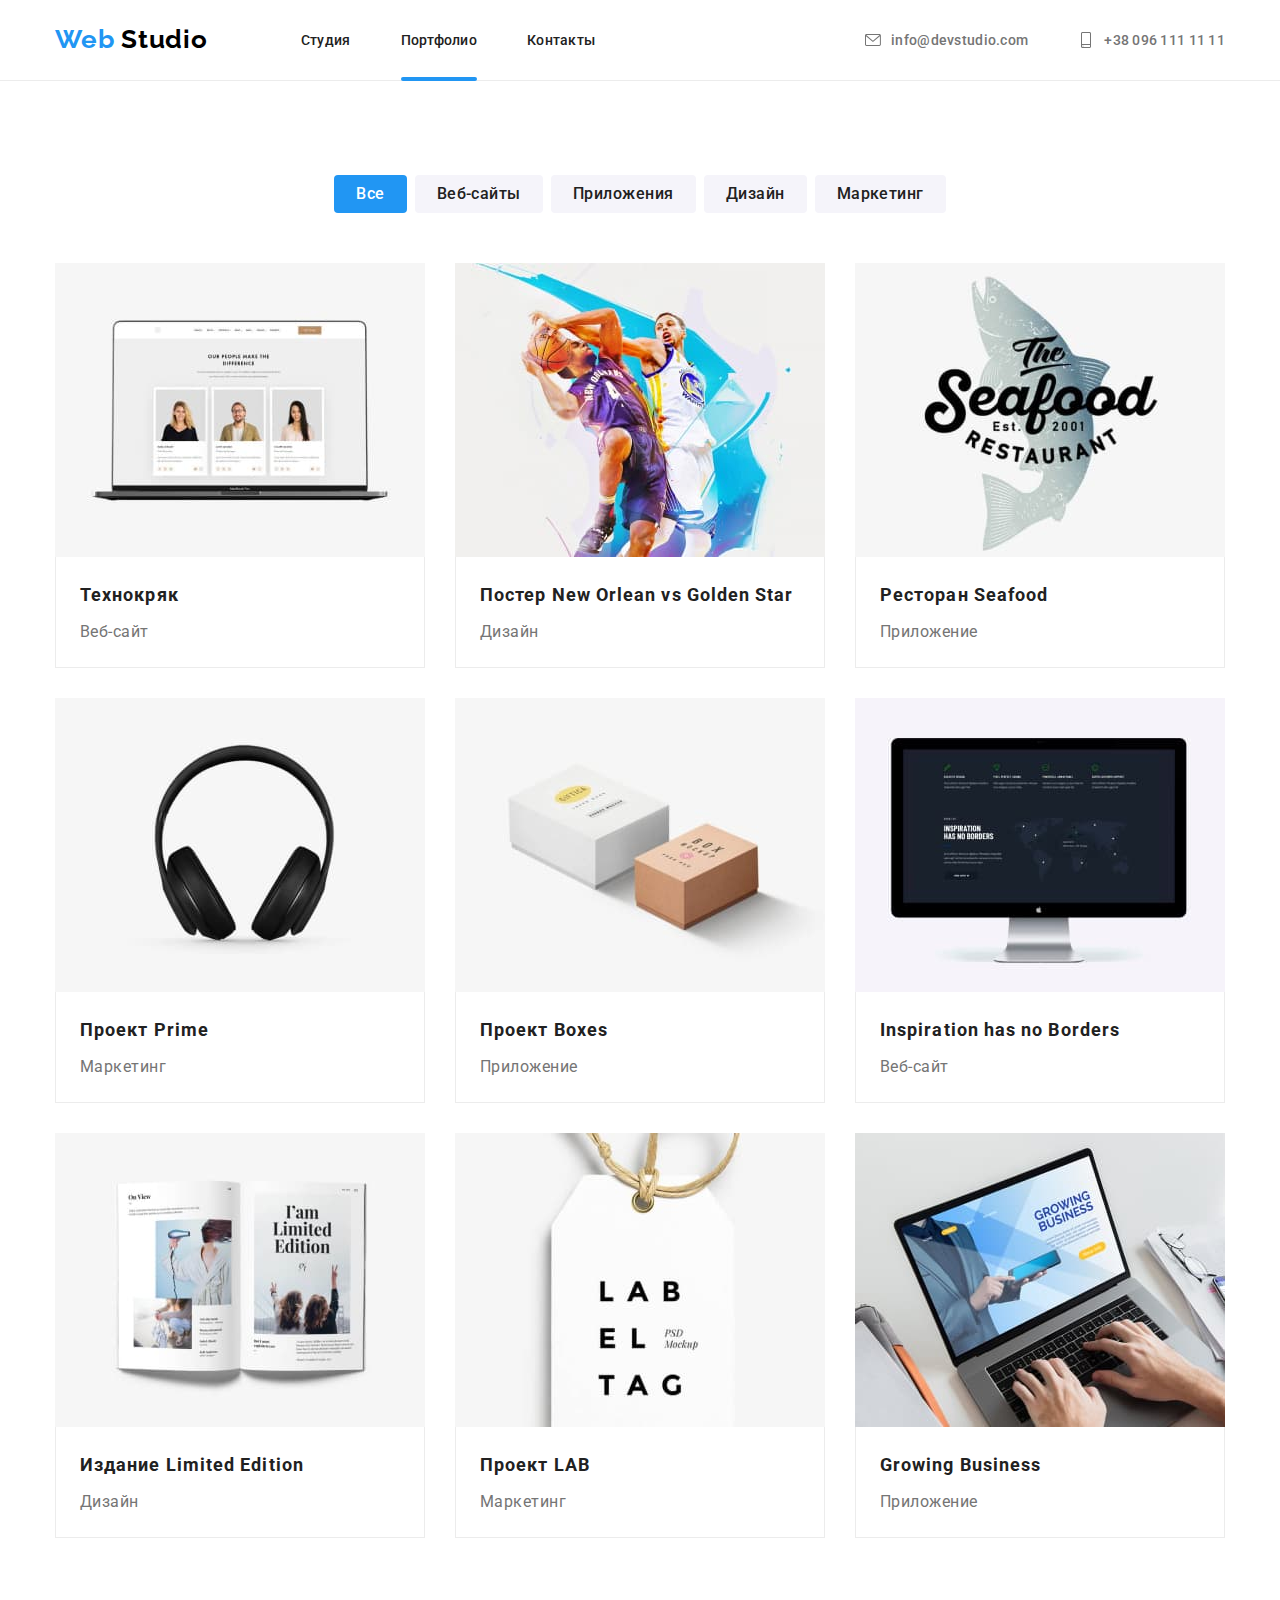
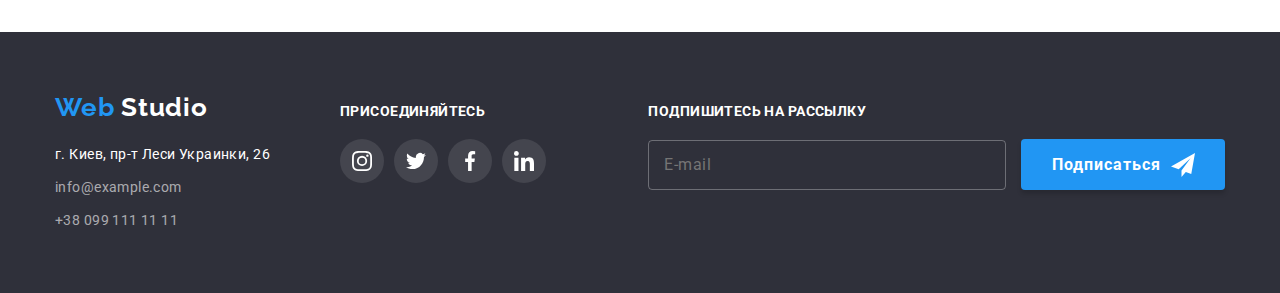
==== commit 7ff23624: "Sass_scss" ====
--- a/portfolio.html
+++ b/portfolio.html
@@ -5,13 +5,14 @@
     <meta http-equiv="X-UA-Compatible" content="IE=edge" />
     <meta name="viewport" content="width=device-width, initial-scale=1.0" />
     <title>WebStudio</title>
-    <link
+    <!-- <link
       rel="stylesheet"
       href="https://cdnjs.cloudflare.com/ajax/libs/modern-normalize/1.0.0/modern-normalize.min.css"
       integrity="sha512-ISS7cAi1PEhQ8jnbJpJZMd29NlhNj4AWYyLOSp2CE/CsHxTCu+r+t0D2yoJudVrd0/8fTVPUVDzY5Tvli75u/g=="
       crossorigin="anonymous"
-    />
-    <link rel="stylesheet" href="./css/style.css" />
+    /> -->
+    <!-- <link rel="stylesheet" href="./css/style.css" /> -->
+    <link rel="stylesheet" href="./css/main.min.css">
     <link rel="preconnect" href="https://fonts.googleapis.com" />
     <link rel="preconnect" href="https://fonts.gstatic.com" crossorigin />
     <link
@@ -49,8 +50,8 @@
               </svg>
               info@devstudio.com
             </a>
-          </li class="table-info__item">
-          <li>
+          </li>
+          <li class="table-info__item">
             <a class="table-info__link" href="tel:+380961111111">
               <svg class="table-info__icon" width="16" height="16">
                 <use href="./images/icons.svg#icon-smartphone"></use>
--- a/css/main.min.css
+++ b/css/main.min.css
@@ -0,0 +1 @@
+*,::before,::after{box-sizing:border-box}html{line-height:1.15;-webkit-text-size-adjust:100%;-moz-tab-size:4;tab-size:4}body{margin:0;font-family:system-ui,-apple-system,"Segoe UI",Roboto,Helvetica,Arial,sans-serif,"Apple Color Emoji","Segoe UI Emoji"}hr{height:0;color:inherit}abbr[title]{text-decoration:underline dotted}b,strong{font-weight:bolder}code,kbd,samp,pre{font-family:ui-monospace,SFMono-Regular,Consolas,"Liberation Mono",Menlo,monospace;font-size:1em}small{font-size:80%}sub,sup{font-size:75%;line-height:0;position:relative;vertical-align:baseline}sub{bottom:-0.25em}sup{top:-0.5em}table{text-indent:0;border-color:inherit}button,input,optgroup,select,textarea{font-family:inherit;font-size:100%;line-height:1.15;margin:0}button,select{text-transform:none}button,[type=button],[type=reset],[type=submit]{-webkit-appearance:button}::-moz-focus-inner{border-style:none;padding:0}:-moz-focusring{outline:1px dotted ButtonText}:-moz-ui-invalid{box-shadow:none}legend{padding:0}progress{vertical-align:baseline}::-webkit-inner-spin-button,::-webkit-outer-spin-button{height:auto}[type=search]{-webkit-appearance:textfield;outline-offset:-2px}::-webkit-search-decoration{-webkit-appearance:none}::-webkit-file-upload-button{-webkit-appearance:button;font:inherit}summary{display:list-item}:root{--primary-text-color: #212121;--primary-whity-color: #ffffff;--accent-color: #2196f3;--link-color: #757575;--logo-color: #000000;--bgr-color: #2f303a;--secondary-bgr-color: #f5f4fa;--button-hover: #188ce8;--hero-border-color: #ececec;--color-icons: #afb1b8}body{font-family:"Roboto",sans-serif;font-style:normal;font-size:14px;background-color:var(--primary-whity-color);color:var(--primary-text-color)}img{display:block;max-width:100%;height:auto}h1,h2,h3,h4,h5,h6,p{font-size:inherit;font-weight:400;margin:0;padding:0}ul{list-style:none}ul,li{margin:0;padding:0}header{border-bottom:1px solid var(--hero-border-color)}header .activ{color:var(--accent-color)}input{padding:0}.visually-hidden{position:absolute;width:1px;height:1px;margin:-1px;border:0;padding:0;white-space:nowrap;clip-path:inset(100%);clip:rect(0 0 0 0);overflow:hidden}.section{padding-top:94px;padding-bottom:94px}.container{max-width:1200px;margin:0 auto;padding-left:15px;padding-right:15px}.container-nav{display:flex}.logo-header{font-family:"Raleway";font-weight:700;font-size:26px;line-height:1.192;color:var(--logo-color);letter-spacing:.03em;text-decoration:none;padding-top:24px;margin-right:93px;padding-bottom:25px}.logo-header__color{color:var(--accent-color)}.nav-table{display:flex}.nav-table__item{margin-right:50px}.nav-table__item:last-child{margin-right:0}.nav-table__link{font-weight:500;font-size:14px;line-height:1.142;letter-spacing:.02em;color:var(--primary-text-color);text-decoration:none;padding:32px 0;display:block;position:relative;transition-property:color;transition-duration:250ms;transition-timing-function:cubic-bezier(0.4, 0, 0.2, 1)}.nav-table__link:hover,.nav-table__link:focus{color:var(--accent-color);fill:var(--accent-color)}.nav-table__link::after{content:"";display:block;height:4px;width:100%;background:#2196f3;border-radius:2px;position:absolute;bottom:-1.5px;opacity:0;transition-property:transform background opacity;transition-duration:250ms;transition-timing-function:cubic-bezier(0.4, 0, 0.2, 1);transform:scaleX(0)}.nav-table__link:hover::after,.nav-table__link:focus::after{opacity:1;transform:scaleX(1)}.nav-table__link--activ::after{content:"";display:block;height:4px;width:100%;background:#2196f3;border-radius:2px;position:absolute;bottom:-1.5px;transform:scale(1);opacity:1}.table-info{display:flex;margin-left:auto}.table-info__item:first-child{margin-right:50px}.table-info__link{display:flex;align-items:center;font-weight:500;font-size:14px;line-height:16px;letter-spacing:.02em;color:var(--link-color);fill:var(--link-color);text-decoration:none;padding:32px 0;transition-property:color,fill;transition-duration:250ms;transition-timing-function:cubic-bezier(0.4, 0, 0.2, 1)}.table-info__link:hover,.table-info__link:focus{color:var(--accent-color);fill:var(--accent-color)}.table-info__icon{margin-right:10px}.hero{background-color:#c4c4c4;max-width:1600px;height:600px;margin-left:auto;margin-right:auto;background-image:linear-gradient(to right, rgba(47, 48, 58, 0.4), rgba(47, 48, 58, 0.4)),url(../images/fon-img.jpeg);background-repeat:no-repeat;background-position:center;text-align:center;padding:200px 0}.hero__title{font-weight:900;font-size:44px;line-height:1.363;text-align:center;letter-spacing:.06em;text-transform:uppercase;color:var(--primary-whity-color)}.hero__btm{background-color:var(--accent-color);font-weight:700;font-size:16px;line-height:1.875;text-align:center;letter-spacing:.06em;color:var(--primary-whity-color);cursor:pointer;padding:10px 32px;margin-top:30px;border-radius:4px;border-color:rgba(0,0,0,0);box-shadow:0px 4px 4px rgba(0,0,0,.15);transition-property:background-color;transition-duration:250ms;transition-timing-function:cubic-bezier(0.4, 0, 0.2, 1)}.hero__btm:hover,.hero__btm:focus{background-color:var(--button-hover)}.benefits__table{display:flex}.benefits__item{max-width:270px;margin-right:30px}.benefits__item:last-child{margin-right:0}.benefits__icon{display:flex;width:270px;height:120px;margin-bottom:30px;background-color:var(--secondary-bgr-color);align-items:center;justify-content:center}.benefits__icon--svg{height:70px;width:70px}.benefits__title{font-weight:700;font-size:14px;line-height:1.142;letter-spacing:.03em;text-transform:uppercase;color:var(--primary-text-color)}.benefits__text{font-size:14px;line-height:1.714;letter-spacing:.03em;color:#757575;margin-top:10px}.work{padding-top:0}.work__title{font-weight:700;font-size:36px;line-height:1.166;text-align:center;letter-spacing:.03em;margin-bottom:50px}.work__table{display:flex;flex-wrap:wrap;list-style:none;margin-top:-30px;margin-left:-30px}.work__img{position:relative;margin-top:30px;margin-left:30px;flex-basis:calc(33.3333333333% - 30px)}.work__text{position:absolute;left:0;bottom:0;width:100%;height:70px;background:rgba(47,48,58,.8);display:flex;align-items:center;justify-content:center;text-transform:uppercase;font-weight:700;font-size:14px;line-height:1.142;text-align:center;letter-spacing:.03em;color:#fff}.trainer{background-color:var(--secondary-bgr-color)}.trainer__subtitle{font-weight:700;font-size:36px;line-height:1.166;text-align:center;letter-spacing:.03em}.trainer__table{margin-top:50px;display:flex;flex-wrap:wrap;margin-right:-30px}.trainer__item{background-color:var(--primary-whity-color);max-width:270px;box-shadow:0px 1px 3px rgba(0,0,0,.12),0px 1px 1px rgba(0,0,0,.14),0px 2px 1px rgba(0,0,0,.2);border-radius:0px 0px 4px 4px;flex-basis:-5px;margin-right:30px}.trainer__tehno-card{padding:30px 32px}.trainer__title{font-weight:500;font-size:16px;line-height:1.187;text-align:center;letter-spacing:.03em;color:var(--primary-text-color)}.trainer__text{font-size:16px;line-height:1.187;text-align:center;letter-spacing:.03em;color:var(--link-color);margin-top:10px}.trainer__table--icon{display:flex;margin-top:16px}.trainer__item--icon{margin-right:10px}.trainer__item--icon:last-child{margin-right:0}.trainer__icon--link{display:flex;justify-content:center;align-items:center;width:44px;height:44px;fill:var(--color-icons);margin-right:10px;border-radius:50%;transition-property:background-color,fill;transition-duration:250ms;transition-timing-function:cubic-bezier(0.4, 0, 0.2, 1)}.trainer__icon--link:last-child{margin-right:0}.trainer__icon--link:hover,.trainer__icon--link:focus{background-color:var(--accent-color);fill:var(--primary-whity-color)}.trainer__icon{width:20px;height:20px}.companies__title{font-weight:700;font-size:36px;line-height:1.166;text-align:center;letter-spacing:.03em}.companies__table{display:flex;margin-top:50px}.companies__icon{width:106px;height:70px}.companies__item{width:170px;height:92px}.companies__item:not(:last-child){margin-right:30px}.companies__link{display:flex;justify-content:center;align-items:center;width:100%;height:100%;border:1px solid var(--color-icons);fill:var(--color-icons);border-radius:4px;transition-property:border-color,fill;transition-duration:250ms;transition-timing-function:cubic-bezier(0.4, 0, 0.2, 1)}.companies__link:hover,.companies__link:focus{border-color:var(--accent-color);fill:var(--accent-color)}.filter__table{display:flex;justify-content:center;margin-bottom:50px}.filter__item{margin-left:8px}.filter__item:first-child{margin-left:0}.filter-btm{background-color:#f5f4fa;font-weight:500;font-size:16px;line-height:1.625;text-align:center;letter-spacing:.03em;color:var(--primary-text-color);padding:6px 22px;border-radius:4px;border:none;cursor:pointer;transition-property:background-color,color,box-shadow;transition-duration:250ms;transition-timing-function:cubic-bezier(0.4, 0, 0.2, 1)}.filter-btm:hover,.filter-btm:focus{background-color:var(--accent-color);color:var(--primary-whity-color);box-shadow:0px 3px 1px rgba(0,0,0,.1),0px 1px 2px rgba(0,0,0,.08),0px 2px 2px rgba(0,0,0,.12)}.filter__btm--activ{background-color:var(--accent-color);color:var(--primary-whity-color)}.tehno{display:flex;flex-wrap:wrap;margin-top:-30px;margin-left:-30px}.tehno__item{max-width:370px;margin-top:30px;margin-left:30px;flex-basis:calc(33.3333333333% - 30px)}.tehno__link{display:block;text-decoration:none;transition-property:box-shadow;transition-duration:250ms;transition-timing-function:cubic-bezier(0.4, 0, 0.2, 1)}.tehno__link:hover,.tehno__link:focus{box-shadow:0px 1px 1px rgba(0,0,0,.12),0px 4px 4px rgba(0,0,0,.06),1px 4px 6px rgba(0,0,0,.16)}.tehno__fon--card{position:relative;overflow:hidden}.tehno__fon--text{position:absolute;top:0;left:0;max-width:100%;font-weight:400;font-size:18px;line-height:1.56;letter-spacing:.03em;color:#fff;background:rgba(33,150,243,.9);padding:63px 24px;opacity:0;transition-property:transform,opacity;transform:translateY(100%);transition-duration:250ms;transition-timing-function:cubic-bezier(0.4, 0, 0.2, 1)}.tehno__link:hover .tehno__fon--text,.tehno__link:hover .tehno__fon--text,.tehno__link:focus .tehno__fon--text,.tehno__link:focus .tehno__fon--text{opacity:1;transform:translateY(0)}.tehno__card{padding:20px 24px;border-right:1px solid var(--hero-border-color);border-bottom:1px solid var(--hero-border-color);border-left:1px solid var(--hero-border-color)}.tehno__title{margin:0;padding:0;font-weight:700;font-size:18px;line-height:36px;letter-spacing:.06em;color:var(--primary-text-color);margin-bottom:4px}.tehno__text{font-size:16px;line-height:30px;letter-spacing:.03em;color:var(--link-color)}.footer{background-color:var(--bgr-color);padding-top:60px;padding-bottom:60px}.footer__container{display:flex;align-items:baseline}.footer__logo{font-family:"Raleway";font-weight:700;font-size:26px;line-height:1.192;letter-spacing:.03em;color:var(--primary-whity-color);text-decoration:none;display:block;margin-bottom:20px}.footer__logo--color{color:var(--accent-color)}.footer__address{font-style:normal}.footer__addres--text{font-size:14px;line-height:1.714;letter-spacing:.03em;color:var(--primary-whity-color);margin-bottom:9px}.footer__table--item:last-child{margin-top:9px}.footer__link{font-size:14px;line-height:1.714;letter-spacing:.03em;color:rgba(255,255,255,.6);text-decoration:none;transition-property:color;transition-duration:250ms;transition-timing-function:cubic-bezier(0.4, 0, 0.2, 1)}.footer__link:hover,.footer__link:focus{color:rgba(255,255,255,.9)}.network__section-icon{margin-left:70px}.network__title{font-weight:700;line-height:1.142;letter-spacing:.03em;text-transform:uppercase;color:var(--primary-whity-color);margin-bottom:20px}.network__table{display:flex}.network__item{margin-right:10px}.network__item:last-child{margin-right:0}.network__link{display:flex;justify-content:center;align-items:center;width:44px;height:44px;fill:var(--primary-whity-color);background:rgba(255,255,255,.1);border-radius:50%;transition-property:background-color;transition-duration:250ms;transition-timing-function:cubic-bezier(0.4, 0, 0.2, 1)}.network__link:hover,.network__link:focus{background-color:var(--accent-color)}.network__icon{width:20px;height:20px}.footer-form{margin-left:auto}.footer-form__title{font-weight:700;line-height:1.142;letter-spacing:.03em;text-transform:uppercase;color:var(--primary-whity-color);margin-bottom:20px}.footer-form__email{border:1px solid rgba(255,255,255,.3);font-size:16px;line-height:1.25;align-items:center;letter-spacing:.03em;color:rgba(255,255,255,.6);background-color:rgba(0,0,0,0);padding-right:15px;padding-left:15px;border-radius:4px;width:358px;min-height:50px;margin-right:12px;transition-property:outline;transition-duration:250ms;transition-timing-function:cubic-bezier(0.4, 0, 0.2, 1)}.footer-form__email:hover{outline:1px solid #2195f3}.footer-form__btm{display:inline-flex;align-items:center;background-color:var(--accent-color);font-weight:700;font-size:16px;line-height:1.714;text-align:center;letter-spacing:.06em;color:var(--primary-whity-color);cursor:pointer;padding:10px 28px 10px 29px;border-radius:4px;border-color:rgba(0,0,0,0);box-shadow:0px 4px 4px rgba(0,0,0,.15);transition-property:background-color;transition-duration:250ms;transition-timing-function:cubic-bezier(0.4, 0, 0.2, 1)}.footer-form__btm:hover,.footer-form__btm:focus{background-color:var(--button-hover)}.footer-form__icon{margin-left:10px}.backdrop{position:fixed;top:0px;left:0px;width:100%;height:100%;background:rgba(0,0,0,.2);transition-property:opacity,visibility;transition-duration:250ms;transition-timing-function:cubic-bezier(0.4, 0, 0.2, 1)}.backdrop.is-hidden{opacity:0;pointer-events:none;visibility:hidden}.backdrop.is-hidden .backdrop__modal{transform:scale(1);transform:translate(-50%, -50%);transition:transform 250ms cubic-bezier(0.4, 0, 0.2, 1)}.backdrop__modal{position:absolute;top:50%;left:50%;width:528px;height:581px;background:#fff;box-shadow:0px 1px 3px rgba(0,0,0,.12),0px 1px 1px rgba(0,0,0,.14),0px 2px 1px rgba(0,0,0,.2);border-radius:4px;transform:translate(-50%, -50%) scale(1.1);transition:transform 250ms cubic-bezier(0.4, 0, 0.2, 1)}.backdrop__button{position:absolute;right:8px;top:8px;display:flex;justify-content:center;align-items:center;padding:0;width:30px;height:30px;border-radius:50%;background:#fff;border:1px solid rgba(0,0,0,.1);cursor:pointer;transition:fill 250ms cubic-bezier(0.4, 0, 0.2, 1)}.backdrop__button:hover,.backdrop__button:focus{fill:var(--accent-color)}.backdrop-form{padding:40px;display:flex;flex-direction:column}.backdrop-form__title{font-weight:700;font-size:20px;line-height:1.15;text-align:center;letter-spacing:.03em;color:var(--primary-text-color);margin-bottom:12px}.backdrop-form__label{position:relative;display:flex;flex-direction:column;margin-bottom:10px}.backdrop-form__text{font-weight:400;font-size:12px;line-height:1.16;letter-spacing:.01em;color:var(--link-color);margin-bottom:4px}.backdrop-form__input{height:40px;border:1px solid rgba(33,33,33,.2);box-sizing:border-box;border-radius:4px;font-size:16px;padding-left:42px;transition:border-color 250ms cubic-bezier(0.4, 0, 0.2, 1)}.backdrop-form__input:focus{border-color:var(--accent-color);outline:none}.backdrop-form__input:focus+.backdrop-form__icon{fill:var(--accent-color)}.backdrop-form__icon{position:absolute;top:50%;left:12px;transition:fill 250ms cubic-bezier(0.4, 0, 0.2, 1)}.form-textarea{display:flex;flex-direction:column;margin-bottom:20px}.form-textarea__text{font-weight:400;font-size:12px;line-height:1.16;letter-spacing:.01em;color:var(--link-color);margin-bottom:4px}.form-textarea__textarea{resize:none;padding:16px;width:100%;height:120px;border:1px solid rgba(33,33,33,.2);box-sizing:border-box;border-radius:4px}.form-textarea__textarea:focus{border-color:var(--accent-color);outline:none}.form-textarea__textarea::placeholder{font-family:"Roboto";font-style:normal;font-weight:400;font-size:14px;line-height:16px;letter-spacing:.01em;color:rgba(117,117,117,.5)}.form-chackbox{display:flex;justify-content:center;align-items:baseline;margin-bottom:30px;font-family:"Roboto";font-style:normal;font-weight:400;font-size:14px;line-height:1.714;letter-spacing:.03em;color:#757575}.visually-hidden{position:absolute;width:1px;height:1px;margin:-1px;border:0;padding:0;white-space:nowrap;clip-path:inset(100%);clip:rect(0 0 0 0);overflow:hidden}.form-checkbox__icon{position:relative;top:2px;display:inline-block;width:16px;height:15px;margin-right:8px;border-radius:2px;background-image:url(../images/icon-no-check.svg);transition:background-image 250ms cubic-bezier(0.4, 0, 0.2, 1)}.form-chackbox__checkbox:focus-visible+.form-checkbox__icon{outline:2px solid #305cc9;outline-offset:1px}.form-chackbox__checkbox:checked+.form-checkbox__icon{background-image:url(../images/icon-check.svg)}.form-chackbox__link{font-weight:400;font-size:14px;line-height:1.714;letter-spacing:.03em;text-decoration-line:underline;color:#2196f3;margin-left:5px}.btn-form{display:flex;justify-content:center}.btn-form__button{padding:10px 55px;background-color:var(--accent-color);font-weight:700;font-size:16px;line-height:1.88;text-align:center;letter-spacing:.06em;color:var(--primary-whity-color);border-radius:4px;border-color:rgba(0,0,0,0);box-shadow:0px 4px 4px rgba(0,0,0,.15);transition-property:background-color;transition-duration:250ms;transition-timing-function:cubic-bezier(0.4, 0, 0.2, 1);cursor:pointer}.btn-form__button:hover,.btn-form__button:focus{background-color:var(--button-hover)}/*# sourceMappingURL=main.min.css.map */